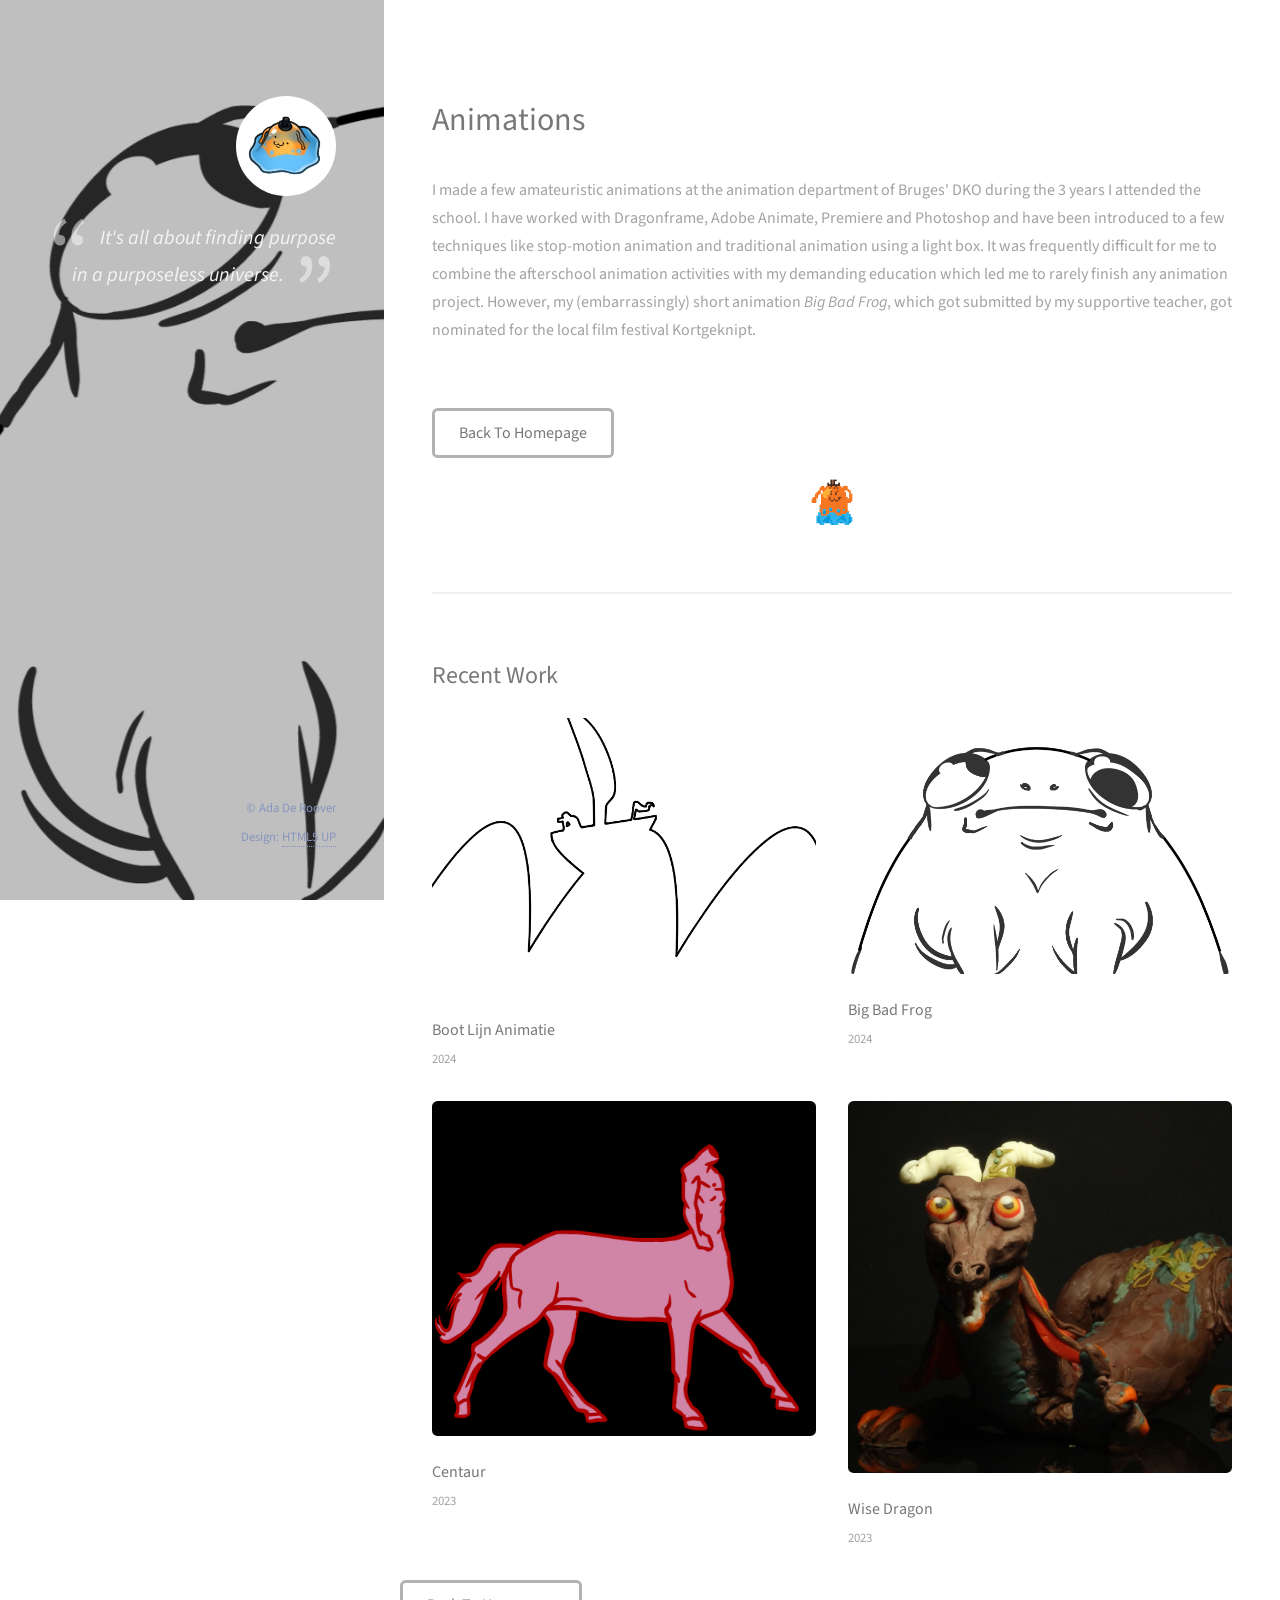
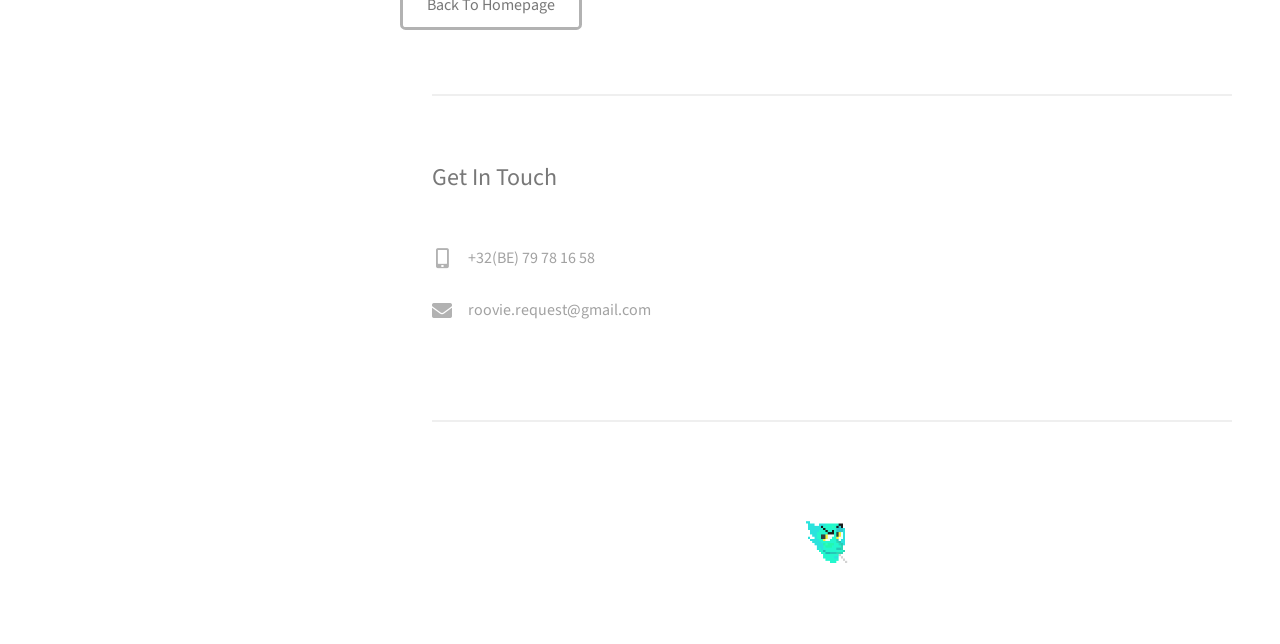
==== animations.html @ 81af4d7c "made animations html made animations html and debugged" ====
<!DOCTYPE HTML>
<!--
	Strata by HTML5 UP
	html5up.net | @ajlkn
	Free for personal and commercial use under the CCA 3.0 license (html5up.net/license)
-->
<html>
	<head>
		<title>Strata by HTML5 UP</title>
		<meta charset="utf-8" />
		<meta name="viewport" content="width=device-width, initial-scale=1, user-scalable=no" />
		<link rel="stylesheet" href="assets/css/main.css" />
	</head>
	<body class="is-preload animations">

		<!-- Header -->
			<header id="header">
				<div class="inner">
					<a href="#" class="image avatar"><img src="images/avatar.jpg" alt="" /></a>
					<h1> It's all about finding purpose <br />
						in a purposeless universe. </h1>
				</div>
			</header>

		<!-- Main -->
			<div id="main">

				<!-- One -->
					<section id="one">
						<header class="major">
							<h2>Animations</h2>
						</header>
						<p>I made a few amateuristic animations at the animation department of Bruges' DKO during the 3 years I attended the school. I have worked with Dragonframe, Adobe Animate, Premiere and Photoshop and have been introduced to a few techniques like stop-motion animation and traditional animation using a light box. It was frequently difficult for me to combine the afterschool animation activities with my demanding education which led me to rarely finish any animation project. However, my (embarrassingly) short animation <i>Big Bad Frog</i>, which got submitted by my supportive teacher, got nominated for the local film festival Kortgeknipt.</p>
						<ul class="actions">
							<!--<li><a href="#" class="button">Learn More</a></li>-->
						</ul>
						<a href="index.html" class="button">Back To Homepage </a>
						<section id="gif-footer">
    					<img src="images/MrJellybounce.gif"
     						alt="Animatie"
     						style="display:block; width:50px; height:auto; margin:20px auto;">
							
					</section>
					</section>

				<!-- Two -->
					<section id="two">
						<h2>Recent Work</h2>
						<div class="row">
							<article class="col-6 col-12-xsmall work-item">
								<a href="images/fulls/animations/LIJN_ANIMATIE_BOOT_Ada%20kopie.mp4" class="image fit thumb"><img src="images/thumbs/animations/boot_thumb.png" alt="" /></a>
								<h3>Boot Lijn Animatie </h3>
								<p>2024</p>
							</article>
							<article class="col-6 col-12-xsmall work-item">
								<a href="images/fulls/animations/BigBadFrog.mp4" class="image fit thumb"><img src="images/thumbs/animations/big_bad_frog_thumb_full.png" alt="" /></a>
								<h3>Big Bad Frog </h3>
								<p>2024</p>
							</article>
							<article class="col-6 col-12-xsmall work-item">
								<a href="images/fulls/animations/Ada_Centaur.gif" class="image fit thumb"><img src="images/thumbs/animations/centaur_thumb.png" alt="" /></a>
								<h3>Centaur</h3>
								<p>2023</p>
							</article>
							<article class="col-6 col-12-xsmall work-item">
								<a href="images/fulls/animations/VRst1_001_07ADA.mp4" class="image fit thumb"><img src="images/thumbs/animations/draak_thumb.png" alt="" /></a>
								<h3>Wise Dragon</h3>
								<p>2023</p>
							</article>
						<a href="index.html" class="button">Back To Homepage </a>
							
							
						</div>
						<ul class="actions">
							
						</ul>
					</section>

				<!-- Three -->
					<section id="three">
						<h2>Get In Touch</h2>
						<div class="row">
							<!--<div class="col-8 col-12-small">
								<form method="post" action="#">
									<div class="row gtr-uniform gtr-50">
										<div class="col-6 col-12-xsmall"><input type="text" name="name" id="name" placeholder="Name" /></div>
										<div class="col-6 col-12-xsmall"><input type="email" name="email" id="email" placeholder="Email" /></div>
										<div class="col-12"><textarea name="message" id="message" placeholder="Message" rows="4"></textarea></div>
									</div>
								</form>
								<ul class="actions">
									<li><input type="submit" value="Send Message" /></li>
								</ul>
							</div>-->
							<div class="col-4 col-12-small">
								<ul class="labeled-icons">
									<li>
										
										
										
										
									</li>
									<li>
										<h3 class="icon solid fa-mobile-alt"><span class="label">Phone</span></h3>
										+32(BE) 79 78 16 58
									</li>
									<li>
										<h3 class="icon solid fa-envelope"><span class="label">Email</span></h3>
										roovie.request@gmail.com
									</li>
								</ul>
							</div>
						</div>
					</section>

				<!-- Four -->
				
					<section id="gif-footer">
    					<img src="images/Phil_blink.gif"
     						alt="Animatie"
     						style="display:block; width:70px; height:auto; margin:20px auto;">
					</section>
				
				
				<!--
					<section id="four">
						<h2>Elements</h2>

						<section>
							<h4>Text</h4>
							<p>This is <b>bold</b> and this is <strong>strong</strong>. This is <i>italic</i> and this is <em>emphasized</em>.
							This is <sup>superscript</sup> text and this is <sub>subscript</sub> text.
							This is <u>underlined</u> and this is code: <code>for (;;) { ... }</code>. Finally, <a href="#">this is a link</a>.</p>
							<hr />
							<header>
								<h4>Heading with a Subtitle</h4>
								<p>Lorem ipsum dolor sit amet nullam id egestas urna aliquam</p>
							</header>
							<p>Nunc lacinia ante nunc ac lobortis. Interdum adipiscing gravida odio porttitor sem non mi integer non faucibus ornare mi ut ante amet placerat aliquet. Volutpat eu sed ante lacinia sapien lorem accumsan varius montes viverra nibh in adipiscing blandit tempus accumsan.</p>
							<header>
								<h5>Heading with a Subtitle</h5>
								<p>Lorem ipsum dolor sit amet nullam id egestas urna aliquam</p>
							</header>
							<p>Nunc lacinia ante nunc ac lobortis. Interdum adipiscing gravida odio porttitor sem non mi integer non faucibus ornare mi ut ante amet placerat aliquet. Volutpat eu sed ante lacinia sapien lorem accumsan varius montes viverra nibh in adipiscing blandit tempus accumsan.</p>
							<hr />
							<h2>Heading Level 2</h2>
							<h3>Heading Level 3</h3>
							<h4>Heading Level 4</h4>
							<h5>Heading Level 5</h5>
							<h6>Heading Level 6</h6>
							<hr />
							<h5>Blockquote</h5>
							<blockquote>Fringilla nisl. Donec accumsan interdum nisi, quis tincidunt felis sagittis eget tempus euismod. Vestibulum ante ipsum primis in faucibus vestibulum. Blandit adipiscing eu felis iaculis volutpat ac adipiscing accumsan faucibus. Vestibulum ante ipsum primis in faucibus lorem ipsum dolor sit amet nullam adipiscing eu felis.</blockquote>
							<h5>Preformatted</h5>
							<pre><code>i = 0;

while (!deck.isInOrder()) {
print 'Iteration ' + i;
deck.shuffle();
i++;
}

print 'It took ' + i + ' iterations to sort the deck.';</code></pre>
						</section>

						<section>
							<h4>Lists</h4>
							<div class="row">
								<div class="col-6 col-12-xsmall">
									<h5>Unordered</h5>
									<ul>
										<li>Dolor pulvinar etiam magna etiam.</li>
										<li>Sagittis adipiscing lorem eleifend.</li>
										<li>Felis enim feugiat dolore viverra.</li>
									</ul>
									<h5>Alternate</h5>
									<ul class="alt">
										<li>Dolor pulvinar etiam magna etiam.</li>
										<li>Sagittis adipiscing lorem eleifend.</li>
										<li>Felis enim feugiat dolore viverra.</li>
									</ul>
								</div>
								<div class="col-6 col-12-xsmall">
									<h5>Ordered</h5>
									<ol>
										<li>Dolor pulvinar etiam magna etiam.</li>
										<li>Etiam vel felis at lorem sed viverra.</li>
										<li>Felis enim feugiat dolore viverra.</li>
										<li>Dolor pulvinar etiam magna etiam.</li>
										<li>Etiam vel felis at lorem sed viverra.</li>
										<li>Felis enim feugiat dolore viverra.</li>
									</ol>
									<h5>Icons</h5>
									<ul class="icons">
										<li><a href="#" class="icon brands fa-twitter"><span class="label">Twitter</span></a></li>
										<li><a href="#" class="icon brands fa-facebook-f"><span class="label">Facebook</span></a></li>
										<li><a href="#" class="icon brands fa-instagram"><span class="label">Instagram</span></a></li>
										<li><a href="#" class="icon brands fa-github"><span class="label">Github</span></a></li>
										<li><a href="#" class="icon brands fa-dribbble"><span class="label">Dribbble</span></a></li>
										<li><a href="#" class="icon brands fa-tumblr"><span class="label">Tumblr</span></a></li>
									</ul>
								</div>
							</div>
							<h5>Actions</h5>
							<ul class="actions">
								<li><a href="#" class="button primary">Default</a></li>
								<li><a href="#" class="button">Default</a></li>
							</ul>
							<ul class="actions small">
								<li><a href="#" class="button primary small">Small</a></li>
								<li><a href="#" class="button small">Small</a></li>
							</ul>
							<div class="row">
								<div class="col-6 col-12-small">
									<ul class="actions stacked">
										<li><a href="#" class="button primary">Default</a></li>
										<li><a href="#" class="button">Default</a></li>
									</ul>
								</div>
								<div class="col-6 col-12-small">
									<ul class="actions stacked">
										<li><a href="#" class="button primary small">Small</a></li>
										<li><a href="#" class="button small">Small</a></li>
									</ul>
								</div>
								<div class="col-6 col-12-small">
									<ul class="actions stacked">
										<li><a href="#" class="button primary fit">Default</a></li>
										<li><a href="#" class="button fit">Default</a></li>
									</ul>
								</div>
								<div class="col-6 col-12-small">
									<ul class="actions stacked">
										<li><a href="#" class="button primary small fit">Small</a></li>
										<li><a href="#" class="button small fit">Small</a></li>
									</ul>
								</div>
							</div>
						</section>

						<section>
							<h4>Table</h4>
							<h5>Default</h5>
							<div class="table-wrapper">
								<table>
									<thead>
										<tr>
											<th>Name</th>
											<th>Description</th>
											<th>Price</th>
										</tr>
									</thead>
									<tbody>
										<tr>
											<td>Item One</td>
											<td>Ante turpis integer aliquet porttitor.</td>
											<td>29.99</td>
										</tr>
										<tr>
											<td>Item Two</td>
											<td>Vis ac commodo adipiscing arcu aliquet.</td>
											<td>19.99</td>
										</tr>
										<tr>
											<td>Item Three</td>
											<td> Morbi faucibus arcu accumsan lorem.</td>
											<td>29.99</td>
										</tr>
										<tr>
											<td>Item Four</td>
											<td>Vitae integer tempus condimentum.</td>
											<td>19.99</td>
										</tr>
										<tr>
											<td>Item Five</td>
											<td>Ante turpis integer aliquet porttitor.</td>
											<td>29.99</td>
										</tr>
									</tbody>
									<tfoot>
										<tr>
											<td colspan="2"></td>
											<td>100.00</td>
										</tr>
									</tfoot>
								</table>
							</div>

							<h5>Alternate</h5>
							<div class="table-wrapper">
								<table class="alt">
									<thead>
										<tr>
											<th>Name</th>
											<th>Description</th>
											<th>Price</th>
										</tr>
									</thead>
									<tbody>
										<tr>
											<td>Item One</td>
											<td>Ante turpis integer aliquet porttitor.</td>
											<td>29.99</td>
										</tr>
										<tr>
											<td>Item Two</td>
											<td>Vis ac commodo adipiscing arcu aliquet.</td>
											<td>19.99</td>
										</tr>
										<tr>
											<td>Item Three</td>
											<td> Morbi faucibus arcu accumsan lorem.</td>
											<td>29.99</td>
										</tr>
										<tr>
											<td>Item Four</td>
											<td>Vitae integer tempus condimentum.</td>
											<td>19.99</td>
										</tr>
										<tr>
											<td>Item Five</td>
											<td>Ante turpis integer aliquet porttitor.</td>
											<td>29.99</td>
										</tr>
									</tbody>
									<tfoot>
										<tr>
											<td colspan="2"></td>
											<td>100.00</td>
										</tr>
									</tfoot>
								</table>
							</div>
						</section>

						<section>
							<h4>Buttons</h4>
							<ul class="actions">
								<li><a href="#" class="button primary">Primary</a></li>
								<li><a href="#" class="button">Default</a></li>
							</ul>
							<ul class="actions">
								<li><a href="#" class="button large">Large</a></li>
								<li><a href="#" class="button">Default</a></li>
								<li><a href="#" class="button small">Small</a></li>
							</ul>
							<ul class="actions fit">
								<li><a href="#" class="button primary fit">Fit</a></li>
								<li><a href="#" class="button fit">Fit</a></li>
							</ul>
							<ul class="actions fit small">
								<li><a href="#" class="button primary fit small">Fit + Small</a></li>
								<li><a href="#" class="button fit small">Fit + Small</a></li>
							</ul>
							<ul class="actions">
								<li><a href="#" class="button primary icon solid fa-download">Icon</a></li>
								<li><a href="#" class="button icon solid fa-download">Icon</a></li>
							</ul>
							<ul class="actions">
								<li><span class="button primary disabled">Primary</span></li>
								<li><span class="button disabled">Default</span></li>
							</ul>
						</section>

						<section>
							<h4>Form</h4>
							<form method="post" action="#">
								<div class="row gtr-uniform gtr-50">
									<div class="col-6 col-12-xsmall">
										<input type="text" name="demo-name" id="demo-name" value="" placeholder="Name" />
									</div>
									<div class="col-6 col-12-xsmall">
										<input type="email" name="demo-email" id="demo-email" value="" placeholder="Email" />
									</div>
									<div class="col-12">
										<select name="demo-category" id="demo-category">
											<option value="">- Category -</option>
											<option value="1">Manufacturing</option>
											<option value="1">Shipping</option>
											<option value="1">Administration</option>
											<option value="1">Human Resources</option>
										</select>
									</div>
									<div class="col-4 col-12-small">
										<input type="radio" id="demo-priority-low" name="demo-priority" checked>
										<label for="demo-priority-low">Low Priority</label>
									</div>
									<div class="col-4 col-12-small">
										<input type="radio" id="demo-priority-normal" name="demo-priority">
										<label for="demo-priority-normal">Normal Priority</label>
									</div>
									<div class="col-4 col-12-small">
										<input type="radio" id="demo-priority-high" name="demo-priority">
										<label for="demo-priority-high">High Priority</label>
									</div>
									<div class="col-6 col-12-small">
										<input type="checkbox" id="demo-copy" name="demo-copy">
										<label for="demo-copy">Email me a copy of this message</label>
									</div>
									<div class="col-6 col-12-small">
										<input type="checkbox" id="demo-human" name="demo-human" checked>
										<label for="demo-human">I am a human and not a robot</label>
									</div>
									<div class="col-12">
										<textarea name="demo-message" id="demo-message" placeholder="Enter your message" rows="6"></textarea>
									</div>
									<div class="col-12">
										<ul class="actions">
											<li><input type="submit" value="Send Message" class="primary" /></li>
											<li><input type="reset" value="Reset" /></li>
										</ul>
									</div>
								</div>
							</form>
						</section>

						<section>
							<h4>Image</h4>
							<h5>Fit</h5>
							<div class="box alt">
								<div class="row gtr-50 gtr-uniform">
									<div class="col-12"><span class="image fit"><img src="images/fulls/05.jpg" alt="" /></span></div>
									<div class="col-4"><span class="image fit"><img src="images/thumbs/01.jpg" alt="" /></span></div>
									<div class="col-4"><span class="image fit"><img src="images/thumbs/02.jpg" alt="" /></span></div>
									<div class="col-4"><span class="image fit"><img src="images/thumbs/03.jpg" alt="" /></span></div>
									<div class="col-4"><span class="image fit"><img src="images/thumbs/04.jpg" alt="" /></span></div>
									<div class="col-4"><span class="image fit"><img src="images/thumbs/05.jpg" alt="" /></span></div>
									<div class="col-4"><span class="image fit"><img src="images/thumbs/06.jpg" alt="" /></span></div>
									<div class="col-4"><span class="image fit"><img src="images/thumbs/03.jpg" alt="" /></span></div>
									<div class="col-4"><span class="image fit"><img src="images/thumbs/02.jpg" alt="" /></span></div>
									<div class="col-4"><span class="image fit"><img src="images/thumbs/01.jpg" alt="" /></span></div>
								</div>
							</div>
							<h5>Left &amp; Right</h5>
							<p><span class="image left"><img src="images/avatar.jpg" alt="" /></span>Fringilla nisl. Donec accumsan interdum nisi, quis tincidunt felis sagittis eget. tempus euismod. Vestibulum ante ipsum primis in faucibus vestibulum. Blandit adipiscing eu felis iaculis volutpat ac adipiscing accumsan eu faucibus. Integer ac pellentesque praesent tincidunt felis sagittis eget. tempus euismod. Vestibulum ante ipsum primis in faucibus vestibulum. Blandit adipiscing eu felis iaculis volutpat ac adipiscing accumsan eu faucibus. Integer ac pellentesque praesent. Donec accumsan interdum nisi, quis tincidunt felis sagittis eget. tempus euismod. Vestibulum ante ipsum primis in faucibus vestibulum. Blandit adipiscing eu felis iaculis volutpat ac adipiscing accumsan eu faucibus. Integer ac pellentesque praesent tincidunt felis sagittis eget. tempus euismod. Vestibulum ante ipsum primis in faucibus vestibulum. Blandit adipiscing eu felis iaculis volutpat ac adipiscing accumsan eu faucibus. Integer ac pellentesque praesent.</p>
							<p><span class="image right"><img src="images/avatar.jpg" alt="" /></span>Fringilla nisl. Donec accumsan interdum nisi, quis tincidunt felis sagittis eget. tempus euismod. Vestibulum ante ipsum primis in faucibus vestibulum. Blandit adipiscing eu felis iaculis volutpat ac adipiscing accumsan eu faucibus. Integer ac pellentesque praesent tincidunt felis sagittis eget. tempus euismod. Vestibulum ante ipsum primis in faucibus vestibulum. Blandit adipiscing eu felis iaculis volutpat ac adipiscing accumsan eu faucibus. Integer ac pellentesque praesent. Donec accumsan interdum nisi, quis tincidunt felis sagittis eget. tempus euismod. Vestibulum ante ipsum primis in faucibus vestibulum. Blandit adipiscing eu felis iaculis volutpat ac adipiscing accumsan eu faucibus. Integer ac pellentesque praesent tincidunt felis sagittis eget. tempus euismod. Vestibulum ante ipsum primis in faucibus vestibulum. Blandit adipiscing eu felis iaculis volutpat ac adipiscing accumsan eu faucibus. Integer ac pellentesque praesent.</p>
						</section>

					</section>
				-->

			</div>

		<!-- Footer -->
			<footer id="footer">
				<div class="inner">
					<!--<ul class="icons">
						<li><a href="#" class="icon brands fa-instagram"><span class="label">Instagram</span></a></li>
						<li><a href="#" class="icon brands fa-twitter"><span class="label">Twitter</span></a></li>
						<li><a href="#" class="icon brands fa-github"><span class="label">Github</span></a></li>
						<li><a href="#" class="icon brands fa-dribbble"><span class="label">Dribbble</span></a></li>
						<li><a href="#" class="icon solid fa-envelope"><span class="label">Email</span></a></li>
					</ul>-->
					<ul class="copyright">
						<li>&copy; Ada De Roover</li><li>Design: <a href="http://html5up.net">HTML5 UP</a></li>
					</ul>
				</div>
			</footer>

		<!-- Scripts -->
			<script src="assets/js/jquery.min.js"></script>
			<script src="assets/js/jquery.poptrox.min.js"></script>
			<script src="assets/js/browser.min.js"></script>
			<script src="assets/js/breakpoints.min.js"></script>
			<script src="assets/js/util.js"></script>
			<script src="assets/js/main.js"></script>
	</body>
</html>
---- assets/css/main.css ----
@import url("fontawesome-all.min.css");
@import url("https://fonts.googleapis.com/css?family=Source+Sans+Pro:400,400italic,700,700italic");

/*
	Strata by HTML5 UP
	html5up.net | @ajlkn
	Free for personal and commercial use under the CCA 3.0 license (html5up.net/license)
*/

html, body, div, span, applet, object,
iframe, h1, h2, h3, h4, h5, h6, p, blockquote,
pre, a, abbr, acronym, address, big, cite,
code, del, dfn, em, img, ins, kbd, q, s, samp,
small, strike, strong, sub, sup, tt, var, b,
u, i, center, dl, dt, dd, ol, ul, li, fieldset,
form, label, legend, table, caption, tbody,
tfoot, thead, tr, th, td, article, aside,
canvas, details, embed, figure, figcaption,
footer, header, hgroup, menu, nav, output, ruby,
section, summary, time, mark, audio, video {
	margin: 0;
	padding: 0;
	border: 0;
	font-size: 100%;
	font: inherit;
	vertical-align: baseline;}

article, aside, details, figcaption, figure,
footer, header, hgroup, menu, nav, section {
	display: block;}

body {
	line-height: 1;
}

ol, ul {
	list-style: none;
}

blockquote, q {
	quotes: none;
}

	blockquote:before, blockquote:after, q:before, q:after {
		content: '';
		content: none;
	}

table {
	border-collapse: collapse;
	border-spacing: 0;
}

body {
	-webkit-text-size-adjust: none;
}

mark {
	background-color: transparent;
	color: inherit;
}

input::-moz-focus-inner {
	border: 0;
	padding: 0;
}

input, select, textarea {
	-moz-appearance: none;
	-webkit-appearance: none;
	-ms-appearance: none;
	appearance: none;
}

/* Basic */

	html {
		box-sizing: border-box;
	}

	*, *:before, *:after {
		box-sizing: inherit;
	}

	body {
		background: #fff;
	}

		body.is-preload *, body.is-preload *:before, body.is-preload *:after {
			-moz-animation: none !important;
			-webkit-animation: none !important;
			-ms-animation: none !important;
			animation: none !important;
			-moz-transition: none !important;
			-webkit-transition: none !important;
			-ms-transition: none !important;
			transition: none !important;
		}

	body, input, select, textarea {
		color: #a2a2a2;
		font-family: "Source Sans Pro", Helvetica, sans-serif;
		font-size: 16pt;
		font-weight: 400;
		line-height: 1.75em;
	}

	a {
		-moz-transition: color 0.2s ease-in-out, border-color 0.2s ease-in-out;
		-webkit-transition: color 0.2s ease-in-out, border-color 0.2s ease-in-out;
		-ms-transition: color 0.2s ease-in-out, border-color 0.2s ease-in-out;
		transition: color 0.2s ease-in-out, border-color 0.2s ease-in-out;
		border-bottom: dotted 1px;
		color: rgb(0, 4, 255);
		text-decoration: none;
	}

		a:hover {
			border-bottom-color: transparent;
			color: rgb(69, 167, 255)!important;
			text-decoration: none;
		}

	strong, b {
		color: #787878;
		font-weight: 700;
	}

	em, i {
		font-style: italic;
	}

	p {
		margin: 0 0 2em 0;
	}

	h1, h2, h3, h4, h5, h6 {
		color: #787878;
		font-weight: 400;
		line-height: 1em;
		margin: 0 0 1em 0;
	}

		h1 a, h2 a, h3 a, h4 a, h5 a, h6 a {
			color: inherit;
			text-decoration: none;
		}

	h1 {
		font-size: 2em;
		line-height: 1.5em;
	}

	h2 {
		font-size: 1.5em;
		line-height: 1.5em;
	}

	h3 {
		font-size: 1.25em;
		line-height: 1.5em;
	}

	h4 {
		font-size: 1.1em;
		line-height: 1.5em;
	}

	h5 {
		font-size: 0.9em;
		line-height: 1.5em;
	}

	h6 {
		font-size: 0.7em;
		line-height: 1.5em;
	}

	sub {
		font-size: 0.8em;
		position: relative;
		top: 0.5em;
	}

	sup {
		font-size: 0.8em;
		position: relative;
		top: -0.5em;
	}

	hr {
		border: 0;
		border-bottom: solid 2px #efefef;
		margin: 2em 0;
	}

		hr.major {
			margin: 3em 0;
		}

	blockquote {
		border-left: solid 6px #efefef;
		font-style: italic;
		margin: 0 0 2em 0;
		padding: 0.5em 0 0.5em 1.5em;
	}

	code {
		background: #f7f7f7;
		border-radius: 0.35em;
		border: solid 2px #efefef;
		font-family: "Courier New", monospace;
		font-size: 0.9em;
		margin: 0 0.25em;
		padding: 0.25em 0.65em;
	}

	pre {
		-webkit-overflow-scrolling: touch;
		font-family: "Courier New", monospace;
		font-size: 0.9em;
		margin: 0 0 2em 0;
	}

		pre code {
			display: block;
			line-height: 1.75em;
			padding: 1em 1.5em;
			overflow-x: auto;
		}

	.align-left {
		text-align: left;
	}

	.align-center {
		text-align: center;
	}

	.align-right {
		text-align: right;
	}

/* Container */

	.container {
		margin: 0 auto;
		max-width: calc(100% - 4em);
		width: 100%;
	}

		.container.xsmall {
			width: 25%;
		}

		.container.small {
			width: 50%;
		}

		.container.medium {
			width: 75%;
		}

		.container.large {
			width: 125%;
		}

		.container.xlarge {
			width: 150%;
		}

		.container.max {
			width: 100%;
		}

		@media screen and (max-width: 980px) {

			.container {
				width: 100% !important;
				max-width: 100% !important;
			}

		}

		@media screen and (max-width: 480px) {

			.container {
				max-width: calc(100% - 3em);
			}

		}

/* Row */

	.row {
		display: flex;
		flex-wrap: wrap;
		box-sizing: border-box;
		align-items: stretch;
	}

		.row > * {
			box-sizing: border-box;
		}

		.row.gtr-uniform > * > :last-child {
			margin-bottom: 0;
		}

		.row.aln-left {
			justify-content: flex-start;
		}

		.row.aln-center {
			justify-content: center;
		}

		.row.aln-right {
			justify-content: flex-end;
		}

		.row.aln-top {
			align-items: flex-start;
		}

		.row.aln-middle {
			align-items: center;
		}

		.row.aln-bottom {
			align-items: flex-end;
		}

		.row > .imp {
			order: -1;
		}

		.row > .col-1 {
			width: 8.33333%;
		}

		.row > .off-1 {
			margin-left: 8.33333%;
		}

		.row > .col-2 {
			width: 16.66667%;
		}

		.row > .off-2 {
			margin-left: 16.66667%;
		}

		.row > .col-3 {
			width: 25%;
		}

		.row > .off-3 {
			margin-left: 25%;
		}

		.row > .col-4 {
			width: 33.33333%;
		}

		.row > .off-4 {
			margin-left: 33.33333%;
		}

		.row > .col-5 {
			width: 41.66667%;
		}

		.row > .off-5 {
			margin-left: 41.66667%;
		}

		.row > .col-6 {
			width: 50%;
		}

		.row > .off-6 {
			margin-left: 50%;
		}

		.row > .col-7 {
			width: 58.33333%;
		}

		.row > .off-7 {
			margin-left: 58.33333%;
		}

		.row > .col-8 {
			width: 66.66667%;
		}

		.row > .off-8 {
			margin-left: 66.66667%;
		}

		.row > .col-9 {
			width: 75%;
		}

		.row > .off-9 {
			margin-left: 75%;
		}

		.row > .col-10 {
			width: 83.33333%;
		}

		.row > .off-10 {
			margin-left: 83.33333%;
		}

		.row > .col-11 {
			width: 91.66667%;
		}

		.row > .off-11 {
			margin-left: 91.66667%;
		}

		.row > .col-12 {
			width: 100%;
		}

		.row > .off-12 {
			margin-left: 100%;
		}

		.row.gtr-0 {
			margin-top: 0;
			margin-left: 0em;
		}

			.row.gtr-0 > * {
				padding: 0 0 0 0em;
			}

			.row.gtr-0.gtr-uniform {
				margin-top: 0em;
			}

				.row.gtr-0.gtr-uniform > * {
					padding-top: 0em;
				}

		.row.gtr-25 {
			margin-top: 0;
			margin-left: -0.625em;
		}

			.row.gtr-25 > * {
				padding: 0 0 0 0.625em;
			}

			.row.gtr-25.gtr-uniform {
				margin-top: -0.625em;
			}

				.row.gtr-25.gtr-uniform > * {
					padding-top: 0.625em;
				}

		.row.gtr-50 {
			margin-top: 0;
			margin-left: -1.25em;
		}

			.row.gtr-50 > * {
				padding: 0 0 0 1.25em;
			}

			.row.gtr-50.gtr-uniform {
				margin-top: -1.25em;
			}

				.row.gtr-50.gtr-uniform > * {
					padding-top: 1.25em;
				}

		.row {
			margin-top: 0;
			margin-left: -2.5em;
		}

			.row > * {
				padding: 0 0 0 2.5em;
			}

			.row.gtr-uniform {
				margin-top: -2.5em;
			}

				.row.gtr-uniform > * {
					padding-top: 2.5em;
				}

		.row.gtr-150 {
			margin-top: 0;
			margin-left: -3.75em;
		}

			.row.gtr-150 > * {
				padding: 0 0 0 3.75em;
			}

			.row.gtr-150.gtr-uniform {
				margin-top: -3.75em;
			}

				.row.gtr-150.gtr-uniform > * {
					padding-top: 3.75em;
				}

		.row.gtr-200 {
			margin-top: 0;
			margin-left: -5em;
		}

			.row.gtr-200 > * {
				padding: 0 0 0 5em;
			}

			.row.gtr-200.gtr-uniform {
				margin-top: -5em;
			}

				.row.gtr-200.gtr-uniform > * {
					padding-top: 5em;
				}

		@media screen and (max-width: 1800px) {

			.row {
				display: flex;
				flex-wrap: wrap;
				box-sizing: border-box;
				align-items: stretch;
			}

				.row > * {
					box-sizing: border-box;
				}

				.row.gtr-uniform > * > :last-child {
					margin-bottom: 0;
				}

				.row.aln-left {
					justify-content: flex-start;
				}

				.row.aln-center {
					justify-content: center;
				}

				.row.aln-right {
					justify-content: flex-end;
				}

				.row.aln-top {
					align-items: flex-start;
				}

				.row.aln-middle {
					align-items: center;
				}

				.row.aln-bottom {
					align-items: flex-end;
				}

				.row > .imp-xlarge {
					order: -1;
				}

				.row > .col-1-xlarge {
					width: 8.33333%;
				}

				.row > .off-1-xlarge {
					margin-left: 8.33333%;
				}

				.row > .col-2-xlarge {
					width: 16.66667%;
				}

				.row > .off-2-xlarge {
					margin-left: 16.66667%;
				}

				.row > .col-3-xlarge {
					width: 25%;
				}

				.row > .off-3-xlarge {
					margin-left: 25%;
				}

				.row > .col-4-xlarge {
					width: 33.33333%;
				}

				.row > .off-4-xlarge {
					margin-left: 33.33333%;
				}

				.row > .col-5-xlarge {
					width: 41.66667%;
				}

				.row > .off-5-xlarge {
					margin-left: 41.66667%;
				}

				.row > .col-6-xlarge {
					width: 50%;
				}

				.row > .off-6-xlarge {
					margin-left: 50%;
				}

				.row > .col-7-xlarge {
					width: 58.33333%;
				}

				.row > .off-7-xlarge {
					margin-left: 58.33333%;
				}

				.row > .col-8-xlarge {
					width: 66.66667%;
				}

				.row > .off-8-xlarge {
					margin-left: 66.66667%;
				}

				.row > .col-9-xlarge {
					width: 75%;
				}

				.row > .off-9-xlarge {
					margin-left: 75%;
				}

				.row > .col-10-xlarge {
					width: 83.33333%;
				}

				.row > .off-10-xlarge {
					margin-left: 83.33333%;
				}

				.row > .col-11-xlarge {
					width: 91.66667%;
				}

				.row > .off-11-xlarge {
					margin-left: 91.66667%;
				}

				.row > .col-12-xlarge {
					width: 100%;
				}

				.row > .off-12-xlarge {
					margin-left: 100%;
				}

				.row.gtr-0 {
					margin-top: 0;
					margin-left: 0em;
				}

					.row.gtr-0 > * {
						padding: 0 0 0 0em;
					}

					.row.gtr-0.gtr-uniform {
						margin-top: 0em;
					}

						.row.gtr-0.gtr-uniform > * {
							padding-top: 0em;
						}

				.row.gtr-25 {
					margin-top: 0;
					margin-left: -0.625em;
				}

					.row.gtr-25 > * {
						padding: 0 0 0 0.625em;
					}

					.row.gtr-25.gtr-uniform {
						margin-top: -0.625em;
					}

						.row.gtr-25.gtr-uniform > * {
							padding-top: 0.625em;
						}

				.row.gtr-50 {
					margin-top: 0;
					margin-left: -1.25em;
				}

					.row.gtr-50 > * {
						padding: 0 0 0 1.25em;
					}

					.row.gtr-50.gtr-uniform {
						margin-top: -1.25em;
					}

						.row.gtr-50.gtr-uniform > * {
							padding-top: 1.25em;
						}

				.row {
					margin-top: 0;
					margin-left: -2.5em;
				}

					.row > * {
						padding: 0 0 0 2.5em;
					}

					.row.gtr-uniform {
						margin-top: -2.5em;
					}

						.row.gtr-uniform > * {
							padding-top: 2.5em;
						}

				.row.gtr-150 {
					margin-top: 0;
					margin-left: -3.75em;
				}

					.row.gtr-150 > * {
						padding: 0 0 0 3.75em;
					}

					.row.gtr-150.gtr-uniform {
						margin-top: -3.75em;
					}

						.row.gtr-150.gtr-uniform > * {
							padding-top: 3.75em;
						}

				.row.gtr-200 {
					margin-top: 0;
					margin-left: -5em;
				}

					.row.gtr-200 > * {
						padding: 0 0 0 5em;
					}

					.row.gtr-200.gtr-uniform {
						margin-top: -5em;
					}

						.row.gtr-200.gtr-uniform > * {
							padding-top: 5em;
						}

		}

		@media screen and (max-width: 1280px) {

			.row {
				display: flex;
				flex-wrap: wrap;
				box-sizing: border-box;
				align-items: stretch;
			}

				.row > * {
					box-sizing: border-box;
				}

				.row.gtr-uniform > * > :last-child {
					margin-bottom: 0;
				}

				.row.aln-left {
					justify-content: flex-start;
				}

				.row.aln-center {
					justify-content: center;
				}

				.row.aln-right {
					justify-content: flex-end;
				}

				.row.aln-top {
					align-items: flex-start;
				}

				.row.aln-middle {
					align-items: center;
				}

				.row.aln-bottom {
					align-items: flex-end;
				}

				.row > .imp-large {
					order: -1;
				}

				.row > .col-1-large {
					width: 8.33333%;
				}

				.row > .off-1-large {
					margin-left: 8.33333%;
				}

				.row > .col-2-large {
					width: 16.66667%;
				}

				.row > .off-2-large {
					margin-left: 16.66667%;
				}

				.row > .col-3-large {
					width: 25%;
				}

				.row > .off-3-large {
					margin-left: 25%;
				}

				.row > .col-4-large {
					width: 33.33333%;
				}

				.row > .off-4-large {
					margin-left: 33.33333%;
				}

				.row > .col-5-large {
					width: 41.66667%;
				}

				.row > .off-5-large {
					margin-left: 41.66667%;
				}

				.row > .col-6-large {
					width: 50%;
				}

				.row > .off-6-large {
					margin-left: 50%;
				}

				.row > .col-7-large {
					width: 58.33333%;
				}

				.row > .off-7-large {
					margin-left: 58.33333%;
				}

				.row > .col-8-large {
					width: 66.66667%;
				}

				.row > .off-8-large {
					margin-left: 66.66667%;
				}

				.row > .col-9-large {
					width: 75%;
				}

				.row > .off-9-large {
					margin-left: 75%;
				}

				.row > .col-10-large {
					width: 83.33333%;
				}

				.row > .off-10-large {
					margin-left: 83.33333%;
				}

				.row > .col-11-large {
					width: 91.66667%;
				}

				.row > .off-11-large {
					margin-left: 91.66667%;
				}

				.row > .col-12-large {
					width: 100%;
				}

				.row > .off-12-large {
					margin-left: 100%;
				}

				.row.gtr-0 {
					margin-top: 0;
					margin-left: 0em;
				}

					.row.gtr-0 > * {
						padding: 0 0 0 0em;
					}

					.row.gtr-0.gtr-uniform {
						margin-top: 0em;
					}

						.row.gtr-0.gtr-uniform > * {
							padding-top: 0em;
						}

				.row.gtr-25 {
					margin-top: 0;
					margin-left: -0.5em;
				}

					.row.gtr-25 > * {
						padding: 0 0 0 0.5em;
					}

					.row.gtr-25.gtr-uniform {
						margin-top: -0.5em;
					}

						.row.gtr-25.gtr-uniform > * {
							padding-top: 0.5em;
						}

				.row.gtr-50 {
					margin-top: 0;
					margin-left: -1em;
				}

					.row.gtr-50 > * {
						padding: 0 0 0 1em;
					}

					.row.gtr-50.gtr-uniform {
						margin-top: -1em;
					}

						.row.gtr-50.gtr-uniform > * {
							padding-top: 1em;
						}

				.row {
					margin-top: 0;
					margin-left: -2em;
				}

					.row > * {
						padding: 0 0 0 2em;
					}

					.row.gtr-uniform {
						margin-top: -2em;
					}

						.row.gtr-uniform > * {
							padding-top: 2em;
						}

				.row.gtr-150 {
					margin-top: 0;
					margin-left: -3em;
				}

					.row.gtr-150 > * {
						padding: 0 0 0 3em;
					}

					.row.gtr-150.gtr-uniform {
						margin-top: -3em;
					}

						.row.gtr-150.gtr-uniform > * {
							padding-top: 3em;
						}

				.row.gtr-200 {
					margin-top: 0;
					margin-left: -4em;
				}

					.row.gtr-200 > * {
						padding: 0 0 0 4em;
					}

					.row.gtr-200.gtr-uniform {
						margin-top: -4em;
					}

						.row.gtr-200.gtr-uniform > * {
							padding-top: 4em;
						}

		}

		@media screen and (max-width: 980px) {

			.row {
				display: flex;
				flex-wrap: wrap;
				box-sizing: border-box;
				align-items: stretch;
			}

				.row > * {
					box-sizing: border-box;
				}

				.row.gtr-uniform > * > :last-child {
					margin-bottom: 0;
				}

				.row.aln-left {
					justify-content: flex-start;
				}

				.row.aln-center {
					justify-content: center;
				}

				.row.aln-right {
					justify-content: flex-end;
				}

				.row.aln-top {
					align-items: flex-start;
				}

				.row.aln-middle {
					align-items: center;
				}

				.row.aln-bottom {
					align-items: flex-end;
				}

				.row > .imp-medium {
					order: -1;
				}

				.row > .col-1-medium {
					width: 8.33333%;
				}

				.row > .off-1-medium {
					margin-left: 8.33333%;
				}

				.row > .col-2-medium {
					width: 16.66667%;
				}

				.row > .off-2-medium {
					margin-left: 16.66667%;
				}

				.row > .col-3-medium {
					width: 25%;
				}

				.row > .off-3-medium {
					margin-left: 25%;
				}

				.row > .col-4-medium {
					width: 33.33333%;
				}

				.row > .off-4-medium {
					margin-left: 33.33333%;
				}

				.row > .col-5-medium {
					width: 41.66667%;
				}

				.row > .off-5-medium {
					margin-left: 41.66667%;
				}

				.row > .col-6-medium {
					width: 50%;
				}

				.row > .off-6-medium {
					margin-left: 50%;
				}

				.row > .col-7-medium {
					width: 58.33333%;
				}

				.row > .off-7-medium {
					margin-left: 58.33333%;
				}

				.row > .col-8-medium {
					width: 66.66667%;
				}

				.row > .off-8-medium {
					margin-left: 66.66667%;
				}

				.row > .col-9-medium {
					width: 75%;
				}

				.row > .off-9-medium {
					margin-left: 75%;
				}

				.row > .col-10-medium {
					width: 83.33333%;
				}

				.row > .off-10-medium {
					margin-left: 83.33333%;
				}

				.row > .col-11-medium {
					width: 91.66667%;
				}

				.row > .off-11-medium {
					margin-left: 91.66667%;
				}

				.row > .col-12-medium {
					width: 100%;
				}

				.row > .off-12-medium {
					margin-left: 100%;
				}

				.row.gtr-0 {
					margin-top: 0;
					margin-left: 0em;
				}

					.row.gtr-0 > * {
						padding: 0 0 0 0em;
					}

					.row.gtr-0.gtr-uniform {
						margin-top: 0em;
					}

						.row.gtr-0.gtr-uniform > * {
							padding-top: 0em;
						}

				.row.gtr-25 {
					margin-top: 0;
					margin-left: -0.5em;
				}

					.row.gtr-25 > * {
						padding: 0 0 0 0.5em;
					}

					.row.gtr-25.gtr-uniform {
						margin-top: -0.5em;
					}

						.row.gtr-25.gtr-uniform > * {
							padding-top: 0.5em;
						}

				.row.gtr-50 {
					margin-top: 0;
					margin-left: -1em;
				}

					.row.gtr-50 > * {
						padding: 0 0 0 1em;
					}

					.row.gtr-50.gtr-uniform {
						margin-top: -1em;
					}

						.row.gtr-50.gtr-uniform > * {
							padding-top: 1em;
						}

				.row {
					margin-top: 0;
					margin-left: -2em;
				}

					.row > * {
						padding: 0 0 0 2em;
					}

					.row.gtr-uniform {
						margin-top: -2em;
					}

						.row.gtr-uniform > * {
							padding-top: 2em;
						}

				.row.gtr-150 {
					margin-top: 0;
					margin-left: -3em;
				}

					.row.gtr-150 > * {
						padding: 0 0 0 3em;
					}

					.row.gtr-150.gtr-uniform {
						margin-top: -3em;
					}

						.row.gtr-150.gtr-uniform > * {
							padding-top: 3em;
						}

				.row.gtr-200 {
					margin-top: 0;
					margin-left: -4em;
				}

					.row.gtr-200 > * {
						padding: 0 0 0 4em;
					}

					.row.gtr-200.gtr-uniform {
						margin-top: -4em;
					}

						.row.gtr-200.gtr-uniform > * {
							padding-top: 4em;
						}

		}

		@media screen and (max-width: 736px) {

			.row {
				display: flex;
				flex-wrap: wrap;
				box-sizing: border-box;
				align-items: stretch;
			}

				.row > * {
					box-sizing: border-box;
				}

				.row.gtr-uniform > * > :last-child {
					margin-bottom: 0;
				}

				.row.aln-left {
					justify-content: flex-start;
				}

				.row.aln-center {
					justify-content: center;
				}

				.row.aln-right {
					justify-content: flex-end;
				}

				.row.aln-top {
					align-items: flex-start;
				}

				.row.aln-middle {
					align-items: center;
				}

				.row.aln-bottom {
					align-items: flex-end;
				}

				.row > .imp-small {
					order: -1;
				}

				.row > .col-1-small {
					width: 8.33333%;
				}

				.row > .off-1-small {
					margin-left: 8.33333%;
				}

				.row > .col-2-small {
					width: 16.66667%;
				}

				.row > .off-2-small {
					margin-left: 16.66667%;
				}

				.row > .col-3-small {
					width: 25%;
				}

				.row > .off-3-small {
					margin-left: 25%;
				}

				.row > .col-4-small {
					width: 33.33333%;
				}

				.row > .off-4-small {
					margin-left: 33.33333%;
				}

				.row > .col-5-small {
					width: 41.66667%;
				}

				.row > .off-5-small {
					margin-left: 41.66667%;
				}

				.row > .col-6-small {
					width: 50%;
				}

				.row > .off-6-small {
					margin-left: 50%;
				}

				.row > .col-7-small {
					width: 58.33333%;
				}

				.row > .off-7-small {
					margin-left: 58.33333%;
				}

				.row > .col-8-small {
					width: 66.66667%;
				}

				.row > .off-8-small {
					margin-left: 66.66667%;
				}

				.row > .col-9-small {
					width: 75%;
				}

				.row > .off-9-small {
					margin-left: 75%;
				}

				.row > .col-10-small {
					width: 83.33333%;
				}

				.row > .off-10-small {
					margin-left: 83.33333%;
				}

				.row > .col-11-small {
					width: 91.66667%;
				}

				.row > .off-11-small {
					margin-left: 91.66667%;
				}

				.row > .col-12-small {
					width: 100%;
				}

				.row > .off-12-small {
					margin-left: 100%;
				}

				.row.gtr-0 {
					margin-top: 0;
					margin-left: 0em;
				}

					.row.gtr-0 > * {
						padding: 0 0 0 0em;
					}

					.row.gtr-0.gtr-uniform {
						margin-top: 0em;
					}

						.row.gtr-0.gtr-uniform > * {
							padding-top: 0em;
						}

				.row.gtr-25 {
					margin-top: 0;
					margin-left: -0.375em;
				}

					.row.gtr-25 > * {
						padding: 0 0 0 0.375em;
					}

					.row.gtr-25.gtr-uniform {
						margin-top: -0.375em;
					}

						.row.gtr-25.gtr-uniform > * {
							padding-top: 0.375em;
						}

				.row.gtr-50 {
					margin-top: 0;
					margin-left: -0.75em;
				}

					.row.gtr-50 > * {
						padding: 0 0 0 0.75em;
					}

					.row.gtr-50.gtr-uniform {
						margin-top: -0.75em;
					}

						.row.gtr-50.gtr-uniform > * {
							padding-top: 0.75em;
						}

				.row {
					margin-top: 0;
					margin-left: -1.5em;
				}

					.row > * {
						padding: 0 0 0 1.5em;
					}

					.row.gtr-uniform {
						margin-top: -1.5em;
					}

						.row.gtr-uniform > * {
							padding-top: 1.5em;
						}

				.row.gtr-150 {
					margin-top: 0;
					margin-left: -2.25em;
				}

					.row.gtr-150 > * {
						padding: 0 0 0 2.25em;
					}

					.row.gtr-150.gtr-uniform {
						margin-top: -2.25em;
					}

						.row.gtr-150.gtr-uniform > * {
							padding-top: 2.25em;
						}

				.row.gtr-200 {
					margin-top: 0;
					margin-left: -3em;
				}

					.row.gtr-200 > * {
						padding: 0 0 0 3em;
					}

					.row.gtr-200.gtr-uniform {
						margin-top: -3em;
					}

						.row.gtr-200.gtr-uniform > * {
							padding-top: 3em;
						}

		}

		@media screen and (max-width: 480px) {

			.row {
				display: flex;
				flex-wrap: wrap;
				box-sizing: border-box;
				align-items: stretch;
			}

				.row > * {
					box-sizing: border-box;
				}

				.row.gtr-uniform > * > :last-child {
					margin-bottom: 0;
				}

				.row.aln-left {
					justify-content: flex-start;
				}

				.row.aln-center {
					justify-content: center;
				}

				.row.aln-right {
					justify-content: flex-end;
				}

				.row.aln-top {
					align-items: flex-start;
				}

				.row.aln-middle {
					align-items: center;
				}

				.row.aln-bottom {
					align-items: flex-end;
				}

				.row > .imp-xsmall {
					order: -1;
				}

				.row > .col-1-xsmall {
					width: 8.33333%;
				}

				.row > .off-1-xsmall {
					margin-left: 8.33333%;
				}

				.row > .col-2-xsmall {
					width: 16.66667%;
				}

				.row > .off-2-xsmall {
					margin-left: 16.66667%;
				}

				.row > .col-3-xsmall {
					width: 25%;
				}

				.row > .off-3-xsmall {
					margin-left: 25%;
				}

				.row > .col-4-xsmall {
					width: 33.33333%;
				}

				.row > .off-4-xsmall {
					margin-left: 33.33333%;
				}

				.row > .col-5-xsmall {
					width: 41.66667%;
				}

				.row > .off-5-xsmall {
					margin-left: 41.66667%;
				}

				.row > .col-6-xsmall {
					width: 50%;
				}

				.row > .off-6-xsmall {
					margin-left: 50%;
				}

				.row > .col-7-xsmall {
					width: 58.33333%;
				}

				.row > .off-7-xsmall {
					margin-left: 58.33333%;
				}

				.row > .col-8-xsmall {
					width: 66.66667%;
				}

				.row > .off-8-xsmall {
					margin-left: 66.66667%;
				}

				.row > .col-9-xsmall {
					width: 75%;
				}

				.row > .off-9-xsmall {
					margin-left: 75%;
				}

				.row > .col-10-xsmall {
					width: 83.33333%;
				}

				.row > .off-10-xsmall {
					margin-left: 83.33333%;
				}

				.row > .col-11-xsmall {
					width: 91.66667%;
				}

				.row > .off-11-xsmall {
					margin-left: 91.66667%;
				}

				.row > .col-12-xsmall {
					width: 100%;
				}

				.row > .off-12-xsmall {
					margin-left: 100%;
				}

				.row.gtr-0 {
					margin-top: 0;
					margin-left: 0em;
				}

					.row.gtr-0 > * {
						padding: 0 0 0 0em;
					}

					.row.gtr-0.gtr-uniform {
						margin-top: 0em;
					}

						.row.gtr-0.gtr-uniform > * {
							padding-top: 0em;
						}

				.row.gtr-25 {
					margin-top: 0;
					margin-left: -0.375em;
				}

					.row.gtr-25 > * {
						padding: 0 0 0 0.375em;
					}

					.row.gtr-25.gtr-uniform {
						margin-top: -0.375em;
					}

						.row.gtr-25.gtr-uniform > * {
							padding-top: 0.375em;
						}

				.row.gtr-50 {
					margin-top: 0;
					margin-left: -0.75em;
				}

					.row.gtr-50 > * {
						padding: 0 0 0 0.75em;
					}

					.row.gtr-50.gtr-uniform {
						margin-top: -0.75em;
					}

						.row.gtr-50.gtr-uniform > * {
							padding-top: 0.75em;
						}

				.row {
					margin-top: 0;
					margin-left: -1.5em;
				}

					.row > * {
						padding: 0 0 0 1.5em;
					}

					.row.gtr-uniform {
						margin-top: -1.5em;
					}

						.row.gtr-uniform > * {
							padding-top: 1.5em;
						}

				.row.gtr-150 {
					margin-top: 0;
					margin-left: -2.25em;
				}

					.row.gtr-150 > * {
						padding: 0 0 0 2.25em;
					}

					.row.gtr-150.gtr-uniform {
						margin-top: -2.25em;
					}

						.row.gtr-150.gtr-uniform > * {
							padding-top: 2.25em;
						}

				.row.gtr-200 {
					margin-top: 0;
					margin-left: -3em;
				}

					.row.gtr-200 > * {
						padding: 0 0 0 3em;
					}

					.row.gtr-200.gtr-uniform {
						margin-top: -3em;
					}

						.row.gtr-200.gtr-uniform > * {
							padding-top: 3em;
						}

		}

/* Section/Article */

	section.special, article.special {
		text-align: center;
	}

	header p {
		color: #b2a2a2;
		position: relative;
		margin: 0 0 1.5em 0;
	}

	header h2 + p {
		font-size: 1.25em;
		margin-top: -1em;
		line-height: 1.5em;
	}

	header h3 + p {
		font-size: 1.1em;
		margin-top: -0.8em;
		line-height: 1.5em;
	}

	header h4 + p,
	header h5 + p,
	header h6 + p {
		font-size: 0.9em;
		margin-top: -0.6em;
		line-height: 1.5em;
	}

	header.major h2 {
		font-size: 2em;
	}

/* Form */

	form {
		margin: 0 0 2em 0;
	}

	label {
		color: #787878;
		display: block;
		font-size: 0.9em;
		font-weight: 400;
		margin: 0 0 1em 0;
	}

	input[type="text"],
	input[type="password"],
	input[type="email"],
	select,
	textarea {
		-moz-appearance: none;
		-webkit-appearance: none;
		-ms-appearance: none;
		appearance: none;
		background: #f7f7f7;
		border-radius: 0.35em;
		border: solid 2px transparent;
		color: inherit;
		display: block;
		outline: 0;
		padding: 0 0.75em;
		text-decoration: none;
		width: 100%;
	}

		input[type="text"]:invalid,
		input[type="password"]:invalid,
		input[type="email"]:invalid,
		select:invalid,
		textarea:invalid {
			box-shadow: none;
		}

		input[type="text"]:focus,
		input[type="password"]:focus,
		input[type="email"]:focus,
		select:focus,
		textarea:focus {
			border-color: rgb(0, 4, 255);
		}

	select {
		background-image: url("data:image/svg+xml;charset=utf8,%3Csvg xmlns='http://www.w3.org/2000/svg' width='40' height='40' preserveAspectRatio='none' viewBox='0 0 40 40'%3E%3Cpath d='M9.4,12.3l10.4,10.4l10.4-10.4c0.2-0.2,0.5-0.4,0.9-0.4c0.3,0,0.6,0.1,0.9,0.4l3.3,3.3c0.2,0.2,0.4,0.5,0.4,0.9 c0,0.4-0.1,0.6-0.4,0.9L20.7,31.9c-0.2,0.2-0.5,0.4-0.9,0.4c-0.3,0-0.6-0.1-0.9-0.4L4.3,17.3c-0.2-0.2-0.4-0.5-0.4-0.9 c0-0.4,0.1-0.6,0.4-0.9l3.3-3.3c0.2-0.2,0.5-0.4,0.9-0.4S9.1,12.1,9.4,12.3z' fill='%23dfdfdf' /%3E%3C/svg%3E");
		background-size: 1.25rem;
		background-repeat: no-repeat;
		background-position: calc(100% - 1rem) center;
		height: 2.75em;
		padding-right: 2.75em;
		text-overflow: ellipsis;
	}

		select option {
			color: #787878;
			background: #fff;
		}

		select:focus::-ms-value {
			background-color: transparent;
		}

		select::-ms-expand {
			display: none;
		}

	input[type="text"],
	input[type="password"],
	input[type="email"],
	select {
		height: 2.75em;
	}

	textarea {
		padding: 0.75em;
	}

	input[type="checkbox"],
	input[type="radio"] {
		-moz-appearance: none;
		-webkit-appearance: none;
		-ms-appearance: none;
		appearance: none;
		display: block;
		float: left;
		margin-right: -2em;
		opacity: 0;
		width: 1em;
		z-index: -1;
	}

		input[type="checkbox"] + label,
		input[type="radio"] + label {
			text-decoration: none;
			color: #a2a2a2;
			cursor: pointer;
			display: inline-block;
			font-size: 1em;
			font-weight: 400;
			padding-left: 2.4em;
			padding-right: 0.75em;
			position: relative;
		}

			input[type="checkbox"] + label:before,
			input[type="radio"] + label:before {
				-moz-osx-font-smoothing: grayscale;
				-webkit-font-smoothing: antialiased;
				display: inline-block;
				font-style: normal;
				font-variant: normal;
				text-rendering: auto;
				line-height: 1;
				text-transform: none !important;
				font-family: 'Font Awesome 5 Free';
				font-weight: 900;
			}

			input[type="checkbox"] + label:before,
			input[type="radio"] + label:before {
				background: #f7f7f7;
				border-radius: 0.35em;
				border: solid 2px transparent;
				content: '';
				display: inline-block;
				font-size: 0.8em;
				height: 2.0625em;
				left: 0;
				line-height: 1.85625em;
				position: absolute;
				text-align: center;
				top: 0;
				width: 2.0625em;
			}

		input[type="checkbox"]:checked + label:before,
		input[type="radio"]:checked + label:before {
			background: #787878;
			border-color: #787878;
			color: #fff;
			content: '\f00c';
		}

		input[type="checkbox"]:focus + label:before,
		input[type="radio"]:focus + label:before {
			border-color: rgb(0, 4, 255);
		}

	input[type="checkbox"] + label:before {
		border-radius: 0.35em;
	}

	input[type="radio"] + label:before {
		border-radius: 100%;
	}

	::-webkit-input-placeholder {
		color: #b2b2b2 !important;
		opacity: 1.0;
	}

	:-moz-placeholder {
		color: #b2b2b2 !important;
		opacity: 1.0;
	}

	::-moz-placeholder {
		color: #b2b2b2 !important;
		opacity: 1.0;
	}

	:-ms-input-placeholder {
		color: #b2b2b2 !important;
		opacity: 1.0;
	}

/* Box */

	.box {
		border-radius: 0.35em;
		border: solid 2px #efefef;
		margin-bottom: 2em;
		padding: 1.5em;
	}

		.box > :last-child,
		.box > :last-child > :last-child,
		.box > :last-child > :last-child > :last-child {
			margin-bottom: 0;
		}

		.box.alt {
			border: 0;
			border-radius: 0;
			padding: 0;
		}

/* Icon */

	.icon {
		text-decoration: none;
		border-bottom: none;
		position: relative;
	}

		.icon:before {
			-moz-osx-font-smoothing: grayscale;
			-webkit-font-smoothing: antialiased;
			display: inline-block;
			font-style: normal;
			font-variant: normal;
			text-rendering: auto;
			line-height: 1;
			text-transform: none !important;
			font-family: 'Font Awesome 5 Free';
			font-weight: 400;
		}

		.icon > .label {
			display: none;
		}

		.icon:before {
			line-height: inherit;
		}

		.icon.solid:before {
			font-weight: 900;
		}

		.icon.brands:before {
			font-family: 'Font Awesome 5 Brands';
		}

/* Image */

	.image {
		border-radius: 0.35em;
		border: 0;
		display: inline-block;
		position: relative;
	}

		.image:before {
			-moz-transition: opacity 0.2s ease-in-out;
			-webkit-transition: opacity 0.2s ease-in-out;
			-ms-transition: opacity 0.2s ease-in-out;
			transition: opacity 0.2s ease-in-out;
			background: rgba(0,0,0,0.45);
			border-radius: 0.35em;
    	content: '';
    	display: block;
    	position: absolute;
    	inset: 0;
    	opacity: 0;
    	z-index: 1;
    	pointer-events: none;
		}

		.image.thumb {
			text-align: center;
			overflow: hidden;
			position: relative;
		}

		.image.thumb img {
    		display: block;
    		width: 100%;
    		transition: transform 0.3s ease;
		}

		.image.thumb:hover img {
    		transform: scale(1.05);
		}

			.image.thumb:after {
				-moz-transition: opacity 0.2s ease-in-out;
				-webkit-transition: opacity 0.2s ease-in-out;
				-ms-transition: opacity 0.2s ease-in-out;
				transition: opacity 0.2s ease-in-out;
				border-radius: 0.35em;
				border: solid 3px rgba(255, 255, 255, 0.5);
				color: #fff;
				content: 'View';
				display: inline-block;
				font-size: 0.8em;
				font-weight: 400;
				left: 50%;
				line-height: 2.25em;
				margin: -1.25em 0 0 -3em;
				opacity: 0;
				padding: 0 1.5em;
				position: absolute;
				text-align: center;
				text-decoration: none;
				top: 50%;
				white-space: nowrap;
			}

			.image.thumb:hover:after {
				opacity: 1.0;
			}

			.image.thumb:hover:before {
				background: rgba(0,0,0,0.45);
				opacity: 1.0;
			}
			.image.thumb::before {
    			content: "";
				position: absolute;
    			inset: 0;
				background: rgba(0, 0, 0, 0.45);
				opacity: 0;
    			transition: opacity 0.3s ease;
				border-radius: 0.35em;
				z-index: 1;
				pointer-events: none;
			}

			.image.thumb:hover::before {
				opacity: 1;
			}

			.image.thumb::after {
				z-index: 2;
			}

/* Image that links to another page */

.image.page-link {
    text-align: center;
    cursor: pointer;
}

.image.page-link:after {
    -moz-transition: opacity 0.2s ease-in-out;
    -webkit-transition: opacity 0.2s ease-in-out;
    -ms-transition: opacity 0.2s ease-in-out;
    transition: opacity 0.2s ease-in-out;

    border-radius: 0.35em;
    border: solid 3px rgba(255,255,255,0.5);
    color: #fff;
    content: 'Open Page';
    display: inline-block;
    font-size: 0.8em;
    font-weight: 400;
    left: 50%;
    line-height: 2.25em;
    margin: -1.25em 0 0 -4em;
    opacity: 0;
    padding: 0 1.5em;
    position: absolute;
    text-align: center;
    text-decoration: none;
    top: 50%;
    white-space: nowrap;
}

.image.page-link:hover:after {
    opacity: 1.0;
}

.image.page-link:hover:before {
    background: url("images/overlay.png"), url("images/overlay.png");
    opacity: 1.0;
}

.page-link img {
    display: block;
    width: 100%;
}

.page-link {
    position: relative;
    display: block;
    overflow: hidden;
    border-radius: 0.35em;
}

.page-link img {
    display: block;
    width: 100%;
    transition: transform 0.3s ease;
}

.page-link::after {
    content: "Go to page";
    position: absolute;
    inset: 0;
    display: flex;
    align-items: center;
    justify-content: center;

    background: rgba(0, 0, 0, 0.45);
    color: #fff;
    font-size: 1rem;
    font-weight: 00;

    opacity: 0;
    transition: opacity 0.3s ease;
}

.page-link:hover::after {
    opacity: 1;
}

.page-link:hover img {
    transform: scale(1.05);
}

		.image img {
			display: block;
    		position: relative;
    		z-index: 0;
		}

		.image.left {
			float: left;
			margin: 0 1.5em 1em 0;
			top: 0.25em;
		}

		.image.right {
			float: right;
			margin: 0 0 1em 1.5em;
			top: 0.25em;
		}

		.image.left, .image.right {
			max-width: 40%;
		}

			.image.left img, .image.right img {
				width: 100%;
			}

		.image.fit {
			display: block;
			margin: 0 0 2em 0;
			width: 100%;
		}

			.image.fit img {
				width: 100%;
			}

		.image.avatar {
			border-radius: 100%;
		}

			.image.avatar:before {
				display: none;
			}

			.image.avatar img {
				border-radius: 100%;
				width: 100%;
			}

/* List */

	ol {
		list-style: decimal;
		margin: 0 0 2em 0;
		padding-left: 1.25em;
	}

		ol li {
			padding-left: 0.25em;
		}

	ul {
		list-style: disc;
		margin: 0 0 2em 0;
		padding-left: 1em;
	}

		ul li {
			padding-left: 0.5em;
		}

		ul.alt {
			list-style: none;
			padding-left: 0;
		}

			ul.alt li {
				border-top: solid 2px #efefef;
				padding: 0.5em 0;
			}

				ul.alt li:first-child {
					border-top: 0;
					padding-top: 0;
				}

	dl {
		margin: 0 0 2em 0;
	}

/* Icons */

	ul.icons {
		cursor: default;
		list-style: none;
		padding-left: 0;
	}

		ul.icons li {
			display: inline-block;
			padding: 0 1em 0 0;
		}

			ul.icons li:last-child {
				padding-right: 0;
			}

			ul.icons li .icon:before {
				font-size: 1.5em;
			}

/* Labeled Icons */

	ul.labeled-icons {
		list-style: none;
		padding: 0;
	}

		ul.labeled-icons li {
			line-height: 1.75em;
			margin: 1.5em 0 0 0;
			padding-left: 2.25em;
			position: relative;
		}

			ul.labeled-icons li:first-child {
				margin-top: 0;
			}

			ul.labeled-icons li a {
				color: inherit;
			}

			ul.labeled-icons li h3 {
				color: #b2b2b2;
				left: 0;
				position: absolute;
				text-align: center;
				top: 0;
				width: 1em;
			}

/* Actions */

	ul.actions {
		display: -moz-flex;
		display: -webkit-flex;
		display: -ms-flex;
		display: flex;
		cursor: default;
		list-style: none;
		margin-left: -1em;
		padding-left: 0;
	}

		ul.actions li {
			padding: 0 0 0 1em;
			vertical-align: middle;
		}

		ul.actions.special {
			-moz-justify-content: center;
			-webkit-justify-content: center;
			-ms-justify-content: center;
			justify-content: center;
			width: 100%;
			margin-left: 0;
		}

			ul.actions.special li:first-child {
				padding-left: 0;
			}

		ul.actions.stacked {
			-moz-flex-direction: column;
			-webkit-flex-direction: column;
			-ms-flex-direction: column;
			flex-direction: column;
			margin-left: 0;
		}

			ul.actions.stacked li {
				padding: 1.3em 0 0 0;
			}

				ul.actions.stacked li:first-child {
					padding-top: 0;
				}

		ul.actions.fit {
			width: calc(100% + 1em);
		}

			ul.actions.fit li {
				-moz-flex-grow: 1;
				-webkit-flex-grow: 1;
				-ms-flex-grow: 1;
				flex-grow: 1;
				-moz-flex-shrink: 1;
				-webkit-flex-shrink: 1;
				-ms-flex-shrink: 1;
				flex-shrink: 1;
				width: 100%;
			}

				ul.actions.fit li > * {
					width: 100%;
				}

			ul.actions.fit.stacked {
				width: 100%;
			}

		@media screen and (max-width: 480px) {

			ul.actions:not(.fixed) {
				-moz-flex-direction: column;
				-webkit-flex-direction: column;
				-ms-flex-direction: column;
				flex-direction: column;
				margin-left: 0;
				width: 100% !important;
			}

				ul.actions:not(.fixed) li {
					-moz-flex-grow: 1;
					-webkit-flex-grow: 1;
					-ms-flex-grow: 1;
					flex-grow: 1;
					-moz-flex-shrink: 1;
					-webkit-flex-shrink: 1;
					-ms-flex-shrink: 1;
					flex-shrink: 1;
					padding: 1em 0 0 0;
					text-align: center;
					width: 100%;
				}

					ul.actions:not(.fixed) li > * {
						width: 100%;
					}

					ul.actions:not(.fixed) li:first-child {
						padding-top: 0;
					}

					ul.actions:not(.fixed) li input[type="submit"],
					ul.actions:not(.fixed) li input[type="reset"],
					ul.actions:not(.fixed) li input[type="button"],
					ul.actions:not(.fixed) li button,
					ul.actions:not(.fixed) li .button {
						width: 100%;
					}

						ul.actions:not(.fixed) li input[type="submit"].icon:before,
						ul.actions:not(.fixed) li input[type="reset"].icon:before,
						ul.actions:not(.fixed) li input[type="button"].icon:before,
						ul.actions:not(.fixed) li button.icon:before,
						ul.actions:not(.fixed) li .button.icon:before {
							margin-left: -0.5em;
						}

		}

/* Table */

	.table-wrapper {
		-webkit-overflow-scrolling: touch;
		overflow-x: auto;
	}

	table {
		margin: 0 0 2em 0;
		width: 100%;
	}

		table tbody tr {
			border: solid 1px #b2b2b2;
			border-left: 0;
			border-right: 0;
		}

			table tbody tr:nth-child(2n + 1) {
				background-color: #b2b2b2;
			}

		table td {
			padding: 0.75em 0.75em;
		}

		table th {
			color: #787878;
			font-size: 0.9em;
			font-weight: 400;
			padding: 0 0.75em 0.75em 0.75em;
			text-align: left;
		}

		table thead {
			border-bottom: solid 2px #b2b2b2;
		}

		table tfoot {
			border-top: solid 2px #b2b2b2;
		}

		table.alt {
			border-collapse: separate;
		}

			table.alt tbody tr td {
				border: solid 2px #b2b2b2;
				border-left-width: 0;
				border-top-width: 0;
			}

				table.alt tbody tr td:first-child {
					border-left-width: 2px;
				}

			table.alt tbody tr:first-child td {
				border-top-width: 2px;
			}

			table.alt thead {
				border-bottom: 0;
			}

			table.alt tfoot {
				border-top: 0;
			}

/* Button */

	input[type="submit"],
	input[type="reset"],
	input[type="button"],
	.button {
		-moz-appearance: none;
		-webkit-appearance: none;
		-ms-appearance: none;
		appearance: none;
		-moz-transition: background-color 0.2s ease-in-out, color 0.2s ease-in-out, border-color 0.2s ease-in-out;
		-webkit-transition: background-color 0.2s ease-in-out, color 0.2s ease-in-out, border-color 0.2s ease-in-out;
		-ms-transition: background-color 0.2s ease-in-out, color 0.2s ease-in-out, border-color 0.2s ease-in-out;
		transition: background-color 0.2s ease-in-out, color 0.2s ease-in-out, border-color 0.2s ease-in-out;
		background-color: transparent;
		border-radius: 0.35em;
		border: solid 3px #b2b2b2;
		color: #787878 !important;
		cursor: pointer;
		display: inline-block;
		font-weight: 400;
		height: 3.15em;
		height: calc(2.75em + 6px);
		line-height: 2.75em;
		min-width: 10em;
		padding: 0 1.5em;
		text-align: center;
		text-decoration: none;
		white-space: nowrap;
	}

		input[type="submit"]:hover,
		input[type="reset"]:hover,
		input[type="button"]:hover,
		.button:hover {
			border-color: #d3d3d3;
			color: #d3d3d3!important;
		}

		input[type="submit"]:active,
		input[type="reset"]:active,
		input[type="button"]:active,
		.button:active {
			background-color: rgba(73, 191, 157, 0.1);
			border-color: #fff;
			color: #fff!important;
		}

		input[type="submit"].icon,
		input[type="reset"].icon,
		input[type="button"].icon,
		.button.icon {
			padding-left: 1.35em;
		}

			input[type="submit"].icon:before,
			input[type="reset"].icon:before,
			input[type="button"].icon:before,
			.button.icon:before {
				margin-right: 0.5em;
			}

		input[type="submit"].fit,
		input[type="reset"].fit,
		input[type="button"].fit,
		.button.fit {
			min-width: 0;
			width: 100%;
		}

		input[type="submit"].small,
		input[type="reset"].small,
		input[type="button"].small,
		.button.small {
			font-size: 0.8em;
		}

		input[type="submit"].large,
		input[type="reset"].large,
		input[type="button"].large,
		.button.large {
			font-size: 1.35em;
		}

		input[type="submit"].primary,
		input[type="reset"].primary,
		input[type="button"].primary,
		.button.primary {
			background-color: #ff5aae;
			border-color: #ff5aae;
			color: #ffffff !important;
		}

			input[type="submit"].primary:hover,
			input[type="reset"].primary:hover,
			input[type="button"].primary:hover,
			.button.primary:hover {
				background-color: #fff;
				border-color: #fff;
			}

			input[type="submit"].primary:active,
			input[type="reset"].primary:active,
			input[type="button"].primary:active,
			.button.primary:active {
				background-color: #fff;
				border-color: #fff;
			}

		input[type="submit"].disabled, input[type="submit"]:disabled,
		input[type="reset"].disabled,
		input[type="reset"]:disabled,
		input[type="button"].disabled,
		input[type="button"]:disabled,
		.button.disabled,
		.button:disabled {
			background-color: #e7e7e7 !important;
			border-color: #e7e7e7 !important;
			color: #b2b2b2 !important;
			cursor: default;
		}

/* Work Item */

	.work-item {
		margin: 0 0 2em 0;
	}

		.work-item .image {
			margin: 0 0 1.5em 0;
		}

		.work-item h3 {
			font-size: 1em;
			margin: 0 0 0.5em 0;
		}

		.work-item p {
			font-size: 0.8em;
			line-height: 1.5em;
			margin: 0;
		}

/* Header */

	#header {
		display: -moz-flex;
		display: -webkit-flex;
		display: -ms-flex;
		display: flex;
		-moz-flex-direction: column;
		-webkit-flex-direction: column;
		-ms-flex-direction: column;
		flex-direction: column;
		-moz-align-items: -moz-flex-end;
		-webkit-align-items: -webkit-flex-end;
		-ms-align-items: -ms-flex-end;
		align-items: flex-end;
		-moz-justify-content: space-between;
		-webkit-justify-content: space-between;
		-ms-justify-content: space-between;
		justify-content: space-between;
		background: linear-gradient(to bottom, #ffffff, #ff5aae);
		background-attachment: scroll,								scroll;
		background-image: url("images/overlay.png"), url("../../images/banner portfolio.png");
		background-position: top left,							top left;
		background-repeat: repeat,								no-repeat;
		background-size: auto,								150%;
		color: rgb(255, 255, 255);
		height: 100%;
		left: 0;
		padding: 8em 4em;
		position: fixed;
		text-align: right;
		top: 0;
		width: 35%;
	}

		#header > * {
			-moz-flex-shrink: 0;
			-webkit-flex-shrink: 0;
			-ms-flex-shrink: 0;
			flex-shrink: 0;
			width: 100%;
		}

		#header > .inner {
			-moz-flex-grow: 1;
			-webkit-flex-grow: 1;
			-ms-flex-grow: 1;
			flex-grow: 1;
			margin: 0 0 2em 0;
		}

		#header strong, #header b {
			color: rgb(255, 255, 255);
		}

		#header h2, #header h3, #header h4, #header h5, #header h6 {
			color: #ffffff;
		}

		#header h1 {
			color: rgb(255, 255, 255);
			font-size: 1.35em;
			line-height: 1.75em;
			margin: 0;
		}

		#header .image.avatar {
			margin: 0 0 1em 0;
			width: 6.25em;
		}

/* Footer */

	#footer .icons {
		margin: 1em 0 0 0;
	}

		#footer .icons a {
			color: #fff;
		}

	#footer .copyright {
		color: #8796bf;
		font-size: 0.8em;
		list-style: none;
		margin: 1em 0 0 0;
		padding: 0;
	}

		#footer .copyright li {
			border-left: solid 1px #8796bf;
			display: inline-block;
			line-height: 1em;
			margin-left: 0.75em;
			padding-left: 0.75em;
		}

			#footer .copyright li:first-child {
				border-left: 0;
				margin-left: 0;
				padding-left: 0;
			}

			#footer .copyright li a {
				color: inherit;
			}

/* Main */

	#main {
		margin-left: 35%;
		max-width: 54em;
		padding: 8em 4em 4em 4em;
		width: calc(100% - 35%);
	}

		#main > section {
			border-top: solid 2px #efefef;
			margin: 4em 0 0 0;
			padding: 4em 0 0 0;
		}

			#main > section:first-child {
				border-top: 0;
				margin-top: 0;
				padding-top: 0;
			}

/* Poptrox */

	@-moz-keyframes spin {
		0% {
			-moz-transform: rotate(0deg);
			-webkit-transform: rotate(0deg);
			-ms-transform: rotate(0deg);
			transform: rotate(0deg);
		}

		100% {
			-moz-transform: rotate(360deg);
			-webkit-transform: rotate(360deg);
			-ms-transform: rotate(360deg);
			transform: rotate(360deg);
		}
	}

	@-webkit-keyframes spin {
		0% {
			-moz-transform: rotate(0deg);
			-webkit-transform: rotate(0deg);
			-ms-transform: rotate(0deg);
			transform: rotate(0deg);
		}

		100% {
			-moz-transform: rotate(360deg);
			-webkit-transform: rotate(360deg);
			-ms-transform: rotate(360deg);
			transform: rotate(360deg);
		}
	}

	@-ms-keyframes spin {
		0% {
			-moz-transform: rotate(0deg);
			-webkit-transform: rotate(0deg);
			-ms-transform: rotate(0deg);
			transform: rotate(0deg);
		}

		100% {
			-moz-transform: rotate(360deg);
			-webkit-transform: rotate(360deg);
			-ms-transform: rotate(360deg);
			transform: rotate(360deg);
		}
	}

	@keyframes spin {
		0% {
			-moz-transform: rotate(0deg);
			-webkit-transform: rotate(0deg);
			-ms-transform: rotate(0deg);
			transform: rotate(0deg);
		}

		100% {
			-moz-transform: rotate(360deg);
			-webkit-transform: rotate(360deg);
			-ms-transform: rotate(360deg);
			transform: rotate(360deg);
		}
	}

	.poptrox-popup {
		-moz-box-sizing: content-box;
		-webkit-box-sizing: content-box;
		-ms-box-sizing: content-box;
		box-sizing: content-box;
		-webkit-tap-highlight-color: rgba(255, 255, 255, 0);
		background: #fff;
		border-radius: 0.35em;
		box-shadow: 0 0.1em 0.15em 0 rgba(0, 0, 0, 0.15);
		overflow: hidden;
		padding-bottom: 3em;
	}

		.poptrox-popup .loader {
			text-decoration: none;
			-moz-animation: spin 1s linear infinite;
			-webkit-animation: spin 1s linear infinite;
			-ms-animation: spin 1s linear infinite;
			animation: spin 1s linear infinite;
			font-size: 1.5em;
			height: 1em;
			left: 50%;
			line-height: 1em;
			margin: -0.5em 0 0 -0.5em;
			position: absolute;
			top: 50%;
			width: 1em;
		}

			.poptrox-popup .loader:before {
				-moz-osx-font-smoothing: grayscale;
				-webkit-font-smoothing: antialiased;
				display: inline-block;
				font-style: normal;
				font-variant: normal;
				text-rendering: auto;
				line-height: 1;
				text-transform: none !important;
				font-family: 'Font Awesome 5 Free';
				font-weight: 900;
			}

			.poptrox-popup .loader:before {
				content: '\f1ce';
			}

		.poptrox-popup .caption {
			background: #fff;
			bottom: 0;
			cursor: default;
			font-size: 0.9em;
			height: 3em;
			left: 0;
			line-height: 2.8em;
			position: absolute;
			text-align: center;
			width: 100%;
			z-index: 1;
		}

		.poptrox-popup .nav-next,
		.poptrox-popup .nav-previous {
			text-decoration: none;
			-moz-transition: opacity 0.2s ease-in-out;
			-webkit-transition: opacity 0.2s ease-in-out;
			-ms-transition: opacity 0.2s ease-in-out;
			transition: opacity 0.2s ease-in-out;
			-webkit-tap-highlight-color: rgba(255, 255, 255, 0);
			background: rgba(0, 0, 0, 0.01);
			cursor: pointer;
			height: 100%;
			opacity: 0;
			position: absolute;
			top: 0;
			width: 50%;
		}

			.poptrox-popup .nav-next:before,
			.poptrox-popup .nav-previous:before {
				-moz-osx-font-smoothing: grayscale;
				-webkit-font-smoothing: antialiased;
				display: inline-block;
				font-style: normal;
				font-variant: normal;
				text-rendering: auto;
				line-height: 1;
				text-transform: none !important;
				font-family: 'Font Awesome 5 Free';
				font-weight: 900;
			}

			.poptrox-popup .nav-next:before,
			.poptrox-popup .nav-previous:before {
				color: #fff;
				font-size: 2.5em;
				height: 1em;
				line-height: 1em;
				margin-top: -0.75em;
				position: absolute;
				text-align: center;
				top: 50%;
				width: 1.5em;
			}

		.poptrox-popup .nav-next {
			right: 0;
		}

			.poptrox-popup .nav-next:before {
				content: '\f105';
				right: 0;
			}

		.poptrox-popup .nav-previous {
			left: 0;
		}

			.poptrox-popup .nav-previous:before {
				content: '\f104';
				left: 0;
			}

		.poptrox-popup .closer {
			text-decoration: none;
			-moz-transition: opacity 0.2s ease-in-out;
			-webkit-transition: opacity 0.2s ease-in-out;
			-ms-transition: opacity 0.2s ease-in-out;
			transition: opacity 0.2s ease-in-out;
			-webkit-tap-highlight-color: rgba(255, 255, 255, 0);
			color: #fff;
			height: 4em;
			line-height: 4em;
			opacity: 0;
			position: absolute;
			right: 0;
			text-align: center;
			top: 0;
			width: 4em;
			z-index: 2;
		}

			.poptrox-popup .closer:before {
				-moz-osx-font-smoothing: grayscale;
				-webkit-font-smoothing: antialiased;
				display: inline-block;
				font-style: normal;
				font-variant: normal;
				text-rendering: auto;
				line-height: 1;
				text-transform: none !important;
				font-family: 'Font Awesome 5 Free';
				font-weight: 900;
			}

			.poptrox-popup .closer:before {
				-moz-box-sizing: content-box;
				-webkit-box-sizing: content-box;
				-ms-box-sizing: content-box;
				box-sizing: content-box;
				border-radius: 100%;
				border: solid 3px rgba(255, 255, 255, 0.5);
				content: '\f00d';
				display: block;
				font-size: 1em;
				height: 1.75em;
				left: 50%;
				line-height: 1.75em;
				margin: -0.875em 0 0 -0.875em;
				position: absolute;
				top: 50%;
				width: 1.75em;
			}

		.poptrox-popup:hover .nav-next,
		.poptrox-popup:hover .nav-previous {
			opacity: 0.5;
		}

			.poptrox-popup:hover .nav-next:hover,
			.poptrox-popup:hover .nav-previous:hover {
				opacity: 1.0;
			}

		.poptrox-popup:hover .closer {
			opacity: 0.5;
		}

			.poptrox-popup:hover .closer:hover {
				opacity: 1.0;
			}

/* Touch */

	body.is-touch .image.thumb:before {
		opacity: 0.5 !important;
	}

	body.is-touch .image.thumb:after {
		display: none !important;
	}

	body.is-touch #header {
		background-attachment: scroll;
		background-size: auto, cover;
	}

	body.is-touch .poptrox-popup .nav-next,
	body.is-touch .poptrox-popup .nav-previous,
	body.is-touch .poptrox-popup .closer {
		opacity: 1.0 !important;
	}

/* XLarge */

	@media screen and (max-width: 1800px) {

		/* Basic */

			body, input, select, textarea {
				font-size: 12pt;
			}

	}

/* Large */

	@media screen and (max-width: 1280px) {

		/* Header */

			#header {
				padding: 6em 3em 3em 3em;
				width: 30%;
			}

				#header h1 {
					font-size: 1.25em;
				}

					#header h1 br {
						display: none;
					}

				#header > .inner {
					margin-bottom: 0;
				}

		/* Footer */

			#footer .copyright li {
				border-left-width: 0;
				display: block;
				line-height: 2.25em;
				margin-left: 0;
				padding-left: 0;
			}

		/* Main */

			#main {
				margin-left: 30%;
				max-width: none;
				padding: 6em 3em 3em 3em;
				width: calc(100% - 30%);
			}

	}

/* Medium */

	@media screen and (max-width: 980px) {

		/* Basic */

			h1 br, h2 br, h3 br, h4 br, h5 br, h6 br {
				display: none;
			}

		/* List */

			ul.icons li .icon {
				font-size: 1.25em;
			}

		/* Header */

			#header {
				background-attachment: scroll;
				background-position: top left, center center;
				background-size: auto,		cover;
				left: auto;
				padding: 6em 4em;
				position: relative;
				text-align: center;
				top: auto;
				width: 100%;
				display: block;
			}

				#header h1 {
					font-size: 1.75em;
				}

					#header h1 br {
						display: inline;
					}

		/* Footer */

			#footer {
				background-attachment: scroll;
				background: linear-gradient(to bottom, #ffffff, #ff5aae);
				background-image: url("images/overlay.png"), url("../../images/bg.jpg");
				background-position: top left,						bottom center;
				background-repeat: repeat,							no-repeat;
				background-size: auto,							cover;
				bottom: auto;
				left: auto;
				padding: 4em 4em 6em 4em;
				position: relative;
				text-align: center;
				width: 100%;
			}

				#footer .icons {
					margin: 0 0 1em 0;
				}

				#footer .copyright {
					margin: 0 0 1em 0;
				}

					#footer .copyright li {
						border-left-width: 1px;
						display: inline-block;
						line-height: 1em;
						margin-left: 0.75em;
						padding-left: 0.75em;
					}

		/* Main */

			#main {
				margin: 0;
				padding: 6em 4em;
				width: 100%;
			}

	}

/* Small */

	@media screen and (max-width: 736px) {

		/* Basic */

			h1 {
				font-size: 1.5em;
			}

			h2 {
				font-size: 1.2em;
			}

			h3 {
				font-size: 1em;
			}

		/* Section/Article */

			section.special, article.special {
				text-align: center;
			}

			header.major h2 {
				font-size: 1.35em;
			}

		/* List */

			ul.labeled-icons li {
				padding-left: 2em;
			}

				ul.labeled-icons li h3 {
					line-height: 1.75em;
				}

		/* Header */

			#header {
				padding: 2.25em 1.5em;
			}

				#header h1 {
					font-size: 1.35em;
				}

		/* Footer */

			#footer {
				padding: 2.25em 1.5em;
			}

		/* Main */

			#main {
				padding: 2.25em 1.5em 0.25em 1.5em;
			}

				#main > section {
					margin: 2.25em 0 0 0;
					padding: 2.25em 0 0 0;
				}

		/* Poptrox */

			.poptrox-popup {
				border-radius: 0;
			}

				.poptrox-popup .nav-next:before,
				.poptrox-popup .nav-previous:before {
					margin-top: -1em;
				}

	}

/* XSmall */

	@media screen and (max-width: 480px) {

		/* Header */

			#header {
				padding: 4.5em 1.5em;
			}

				#header h1 br {
					display: none;
				}

		/* Footer */

			#footer .copyright li {
				border-left-width: 0;
				display: block;
				line-height: 2.25em;
				margin-left: 0;
				padding-left: 0;
			}
			
			/*#gif-footer {
				width: 100%;
				text-align: center;
				padding: 3em 0;
			}

			#gif-footer img {
				width: 50 px;
				max-width: 100%;
				height: auto;
				display: inline-block;
				margin: 0 auto;
			}*/
}
.home #header {
    background-image: linear-gradient(rgba(0,0,0,0.25), rgba(0,0,0,0.25)), url("../../images/banner portfolio.png");
    background-position: top left;
    background-repeat: no-repeat;
    background-size: cover;
}

.digital-drawings #header {
    background-image: linear-gradient(rgba(0,0,0,0.25), rgba(0,0,0,0.25)), url("../../images/banner-digital-drawings.png");
    background-position: top left;
    background-repeat: no-repeat;
    background-size: cover;
}
.digital-drawings #header h1 {
    color: #dbdbdb;
    font-style: italic;
}
.digital-drawings #header h1 strong {
    color: #dbdbdb;
}
.digital-drawings #header h1::before {
    content: "“";
    font-size: 5em;
    line-height: 0;
    vertical-align: -0.45em;
    margin-right: 0.05em;
    color: rgba(208, 208, 208, 0.6);
    font-style: normal;
}

.digital-drawings #header h1::after {
    content: "”";
    font-size: 5em;
    line-height: 0;
    vertical-align: -0.45em;
    margin-left: 0.05em;
    color: rgba(208, 208, 208, 0.6);
    font-style: normal;
}
.paper-drawings #header {
    background-image: linear-gradient(rgba(0,0,0,0.25), rgba(0,0,0,0.25)), url("../../images/banner-paper-drawings.jpg");
    background-position: top left;
    background-repeat: no-repeat;
    background-size: cover;
}
.paper-drawings #header h1 {
    color: #f4f4f4;
    font-style: italic;
}
.paper-drawings #header h1 strong {
    color: #f4f4f4;
}
.paper-drawings #header h1::before {
    content: "“";
    font-size: 5em;
    line-height: 0;
    vertical-align: -0.45em;
    margin-right: 0.05em;
    color: rgba(252, 252, 252, 0.5);
    font-style: normal;
}

.paper-drawings #header h1::after {
    content: "”";
    font-size: 5em;
    line-height: 0;
    vertical-align: -0.45em;
    margin-left: 0.05em;
    color: rgba(252, 252, 252, 0.5);
    font-style: normal;
}
.animations #header {
    background-image: linear-gradient(rgba(0,0,0,0.25), rgba(0,0,0,0.25)), url("../../images/big_bad_frog_thumb.png");
    background-position: top left;
    background-repeat: no-repeat;
    background-size: cover;
}
.animations #header h1 {
    color: #f4f4f4;
    font-style: italic;
}
.animations #header h1 strong {
    color: #f4f4f4;
}
.animations #header h1::before {
    content: "“";
    font-size: 5em;
    line-height: 0;
    vertical-align: -0.45em;
    margin-right: 0.05em;
    color: rgba(252, 252, 252, 0.5);
    font-style: normal;
}

.animations #header h1::after {
    content: "”";
    font-size: 5em;
    line-height: 0;
    vertical-align: -0.45em;
    margin-left: 0.05em;
    color: rgba(252, 252, 252, 0.5);
    font-style: normal;
}
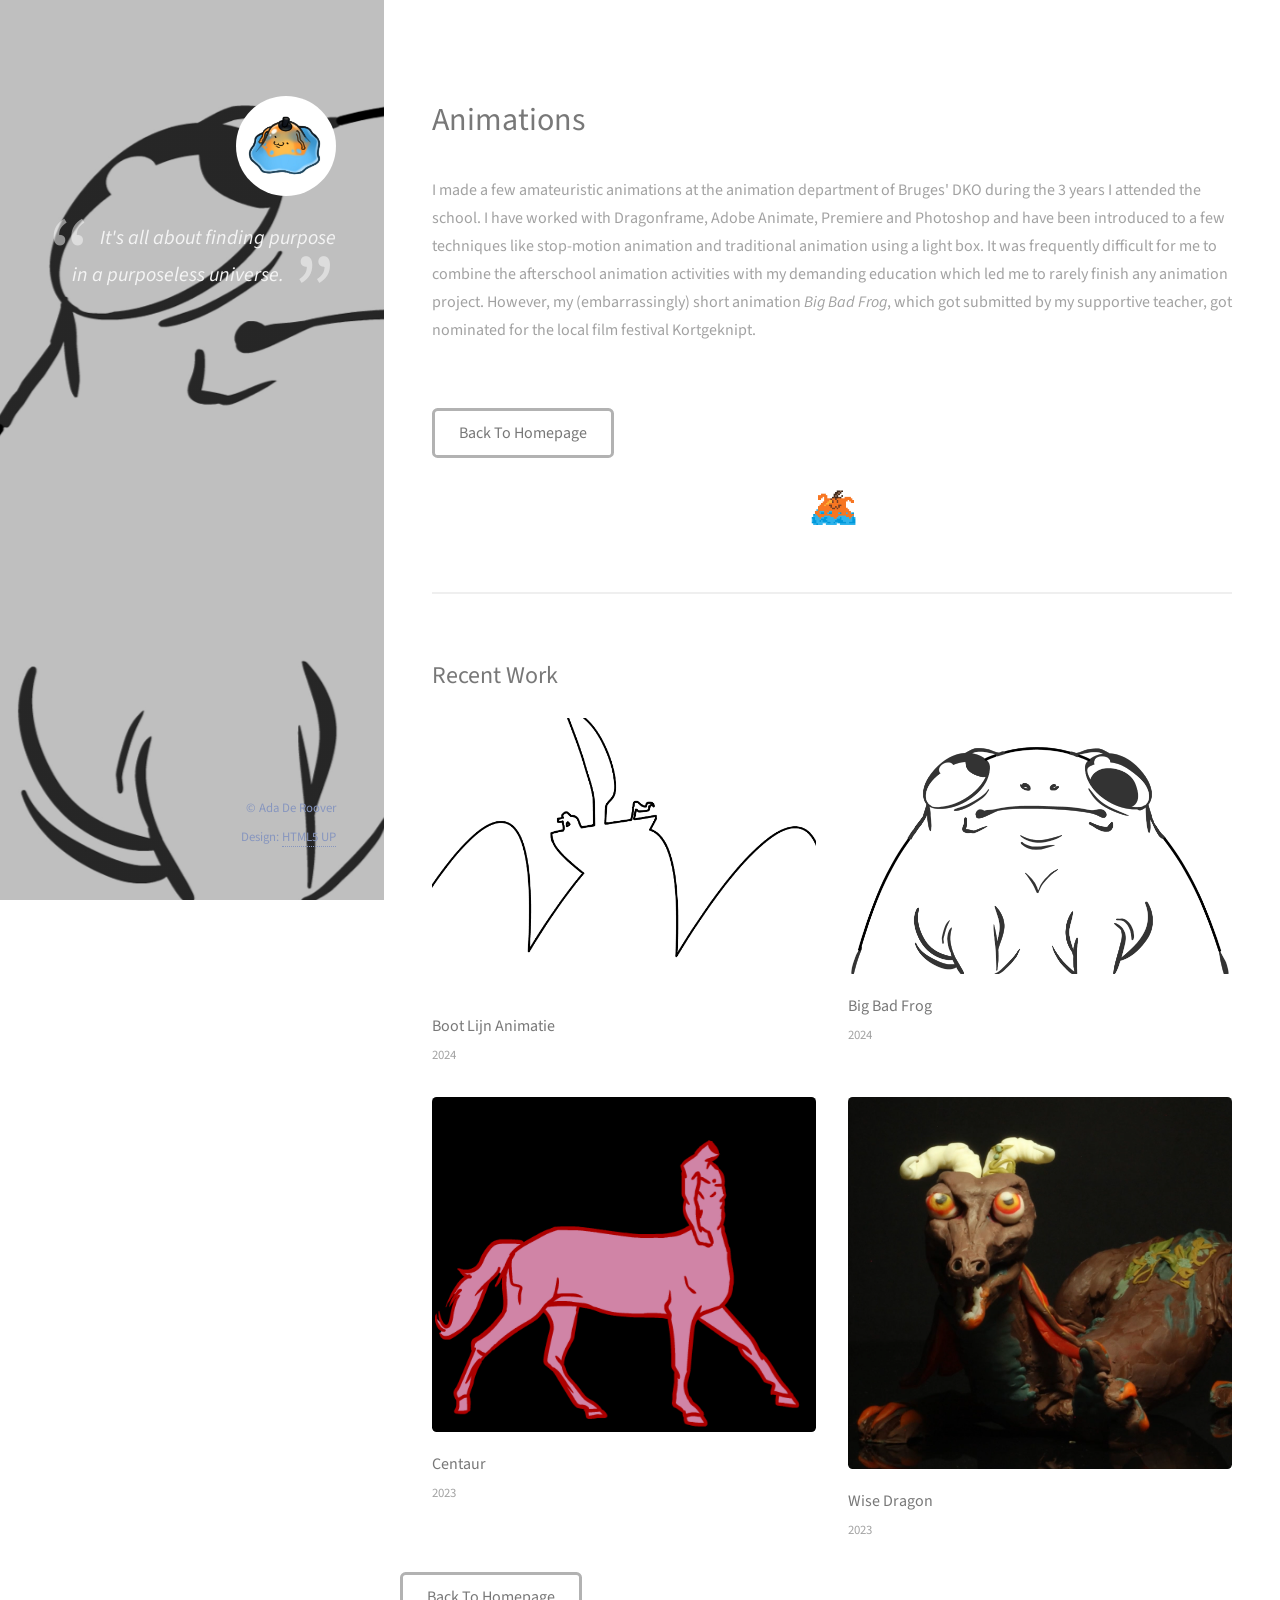
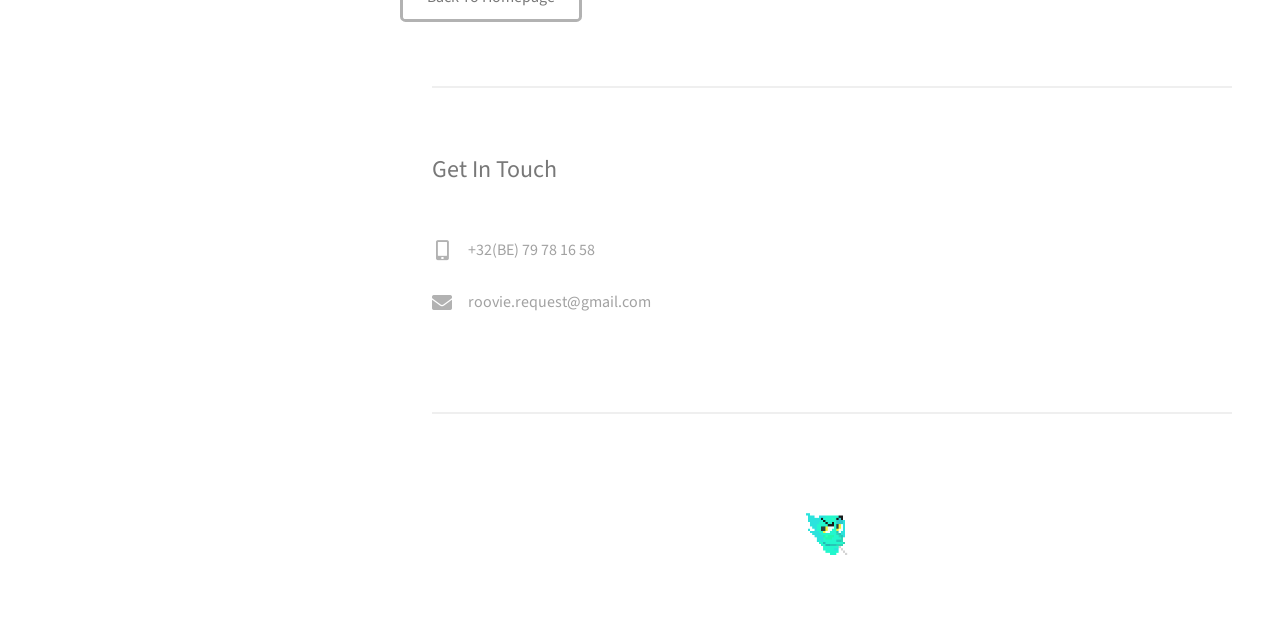
==== commit 8adde691: "Made "other" html Made "other" html and made animations playable on animations.html. Inserted script" ====
--- a/animations.html
+++ b/animations.html
@@ -48,22 +48,41 @@
 						<h2>Recent Work</h2>
 						<div class="row">
 							<article class="col-6 col-12-xsmall work-item">
-								<a href="images/fulls/animations/LIJN_ANIMATIE_BOOT_Ada%20kopie.mp4" class="image fit thumb"><img src="images/thumbs/animations/boot_thumb.png" alt="" /></a>
-								<h3>Boot Lijn Animatie </h3>
+    							<button type="button"
+									class="image fit thumb video-thumb"
+									onclick="openVideo(event, 'images/fulls/animations/LIJN_ANIMATIE_BOOT_Ada%20kopie.mp4')">
+									<img src="images/thumbs/animations/boot_thumb.png" alt="Boot lijn animatie" />
+								</button>
+								<h3>Boot Lijn Animatie</h3>
 								<p>2024</p>
 							</article>
+							
 							<article class="col-6 col-12-xsmall work-item">
-								<a href="images/fulls/animations/BigBadFrog.mp4" class="image fit thumb"><img src="images/thumbs/animations/big_bad_frog_thumb_full.png" alt="" /></a>
-								<h3>Big Bad Frog </h3>
+    							<button type="button"
+									class="image fit thumb video-thumb"
+									onclick="openVideo(event, 'images/fulls/animations/BigBadFrog.mp4')">
+									<img src="images/thumbs/animations/big_bad_frog_thumb_full.png" alt="Big Bad Frog" />
+								</button>
+								<h3>Big Bad Frog</h3>
 								<p>2024</p>
 							</article>
+							
 							<article class="col-6 col-12-xsmall work-item">
-								<a href="images/fulls/animations/Ada_Centaur.gif" class="image fit thumb"><img src="images/thumbs/animations/centaur_thumb.png" alt="" /></a>
+    							<button type="button"
+									class="image fit thumb video-thumb"
+									onclick="openGif(event, 'images/fulls/animations/Ada_Centaur.gif')">
+									<img src="images/thumbs/animations/centaur_thumb.png" alt="Centaur" />
+								</button>
 								<h3>Centaur</h3>
 								<p>2023</p>
 							</article>
+							
 							<article class="col-6 col-12-xsmall work-item">
-								<a href="images/fulls/animations/VRst1_001_07ADA.mp4" class="image fit thumb"><img src="images/thumbs/animations/draak_thumb.png" alt="" /></a>
+    							<button type="button"
+									class="image fit thumb video-thumb"
+									onclick="openVideo(event, 'images/fulls/animations/VRst1_001_07ADA.mp4')">
+									<img src="images/thumbs/animations/draak_thumb.png" alt="Wise Dragon" />
+								</button>
 								<h3>Wise Dragon</h3>
 								<p>2023</p>
 							</article>
@@ -464,5 +483,77 @@
 			<script src="assets/js/breakpoints.min.js"></script>
 			<script src="assets/js/util.js"></script>
 			<script src="assets/js/main.js"></script>
-	</body>
-</html>+	<div id="video-lightbox" class="video-lightbox">
+
+    <button type="button" id="video-close" class="video-close">×</button>
+
+    <video id="lightbox-video" controls>
+        <source id="lightbox-source" src="" type="video/mp4">
+    </video>
+
+    <img id="lightbox-gif" src="" alt="" style="display: none;">
+
+</div>
+		
+	<script>
+function openVideo(event, videoSrc) {
+    event.preventDefault();
+    event.stopPropagation();
+
+    const lightbox = document.getElementById('video-lightbox');
+    const video = document.getElementById('lightbox-video');
+    const source = document.getElementById('lightbox-source');
+    const gif = document.getElementById('lightbox-gif');
+
+    // Verberg de GIF
+    gif.style.display = 'none';
+    gif.src = '';
+
+    // Toon de video
+    video.style.display = 'block';
+
+    source.src = videoSrc;
+    video.load();
+
+    lightbox.classList.add('active');
+
+    video.play();
+}
+
+function openGif(event, gifSrc) {
+    event.preventDefault();
+    event.stopPropagation();
+
+    const lightbox = document.getElementById('video-lightbox');
+    const video = document.getElementById('lightbox-video');
+    const gif = document.getElementById('lightbox-gif');
+
+    // Stop en verberg de video
+    video.pause();
+    video.style.display = 'none';
+
+    // Toon de GIF
+    gif.src = gifSrc;
+    gif.style.display = 'block';
+
+    lightbox.classList.add('active');
+}
+
+document.getElementById('video-close').addEventListener('click', function(event) {
+    event.preventDefault();
+    event.stopPropagation();
+
+    const lightbox = document.getElementById('video-lightbox');
+    const video = document.getElementById('lightbox-video');
+    const gif = document.getElementById('lightbox-gif');
+
+    video.pause();
+    video.currentTime = 0;
+    video.style.display = 'none';
+
+    gif.src = '';
+    gif.style.display = 'none';
+
+    lightbox.classList.remove('active');
+});
+</script>
--- a/assets/css/main.css
+++ b/assets/css/main.css
@@ -3449,4 +3449,136 @@
     margin-left: 0.05em;
     color: rgba(252, 252, 252, 0.5);
     font-style: normal;
+}
+.other #header {
+    background-image: linear-gradient(rgba(0,0,0,0.25), rgba(0,0,0,0.25)), url("../../images/Other_Thumb2.png");
+    background-position: top left;
+    background-repeat: no-repeat;
+    background-size: cover;
+}
+.other #header h1 {
+    color: #f4f4f4;
+    font-style: italic;
+}
+.other #header h1 strong {
+    color: #f4f4f4;
+}
+.other #header h1::before {
+    content: "“";
+    font-size: 5em;
+    line-height: 0;
+    vertical-align: -0.45em;
+    margin-right: 0.05em;
+    color: rgba(252, 252, 252, 0.5);
+    font-style: normal;
+}
+
+.other #header h1::after {
+    content: "”";
+    font-size: 5em;
+    line-height: 0;
+    vertical-align: -0.45em;
+    margin-left: 0.05em;
+    color: rgba(252, 252, 252, 0.5);
+    font-style: normal;
+}
+.video-lightbox {
+    position: fixed;
+    inset: 0;
+    background: rgba(0, 0, 0, 0.9);
+    z-index: 9999;
+
+    display: none;
+    align-items: center;
+    justify-content: center;
+    padding: 3em;
+}
+
+.video-lightbox.active {
+    display: flex;
+}
+
+.video-lightbox video {
+    max-width: 90%;
+    max-height: 90%;
+    width: auto;
+    height: auto;
+}
+
+.video-close {
+    position: fixed;
+    top: 30px;
+    right: 40px;
+
+    background: transparent;
+    border: 0;
+
+    color: #ffffff;
+    font-size: 3em;
+    line-height: 1;
+
+    cursor: pointer;
+
+    z-index: 10001;
+}
+.video-thumb {
+    border: 0;
+    padding: 0;
+    background: none;
+    cursor: pointer;
+    text-align: center;
+}
+.video-lightbox img#lightbox-gif {
+    max-width: 90%;
+    max-height: 90%;
+    width: auto;
+    height: auto;
+}
+.pdf-thumb {
+    border: 0;
+    padding: 0;
+    background: none;
+    cursor: pointer;
+    text-align: center;
+}
+
+.pdf-lightbox {
+    position: fixed;
+    inset: 0;
+    background: rgba(0, 0, 0, 0.9);
+
+    z-index: 9999;
+
+    display: none;
+    align-items: center;
+    justify-content: center;
+
+    padding: 3em;
+}
+
+.pdf-lightbox.active {
+    display: flex;
+}
+
+.pdf-lightbox iframe {
+    width: 90%;
+    height: 90%;
+    border: 0;
+    background: #fff;
+}
+
+.pdf-close {
+    position: fixed;
+    top: 30px;
+    right: 40px;
+
+    background: transparent;
+    border: 0;
+
+    color: #fff;
+    font-size: 3em;
+    line-height: 1;
+
+    cursor: pointer;
+    z-index: 10001;
 }
